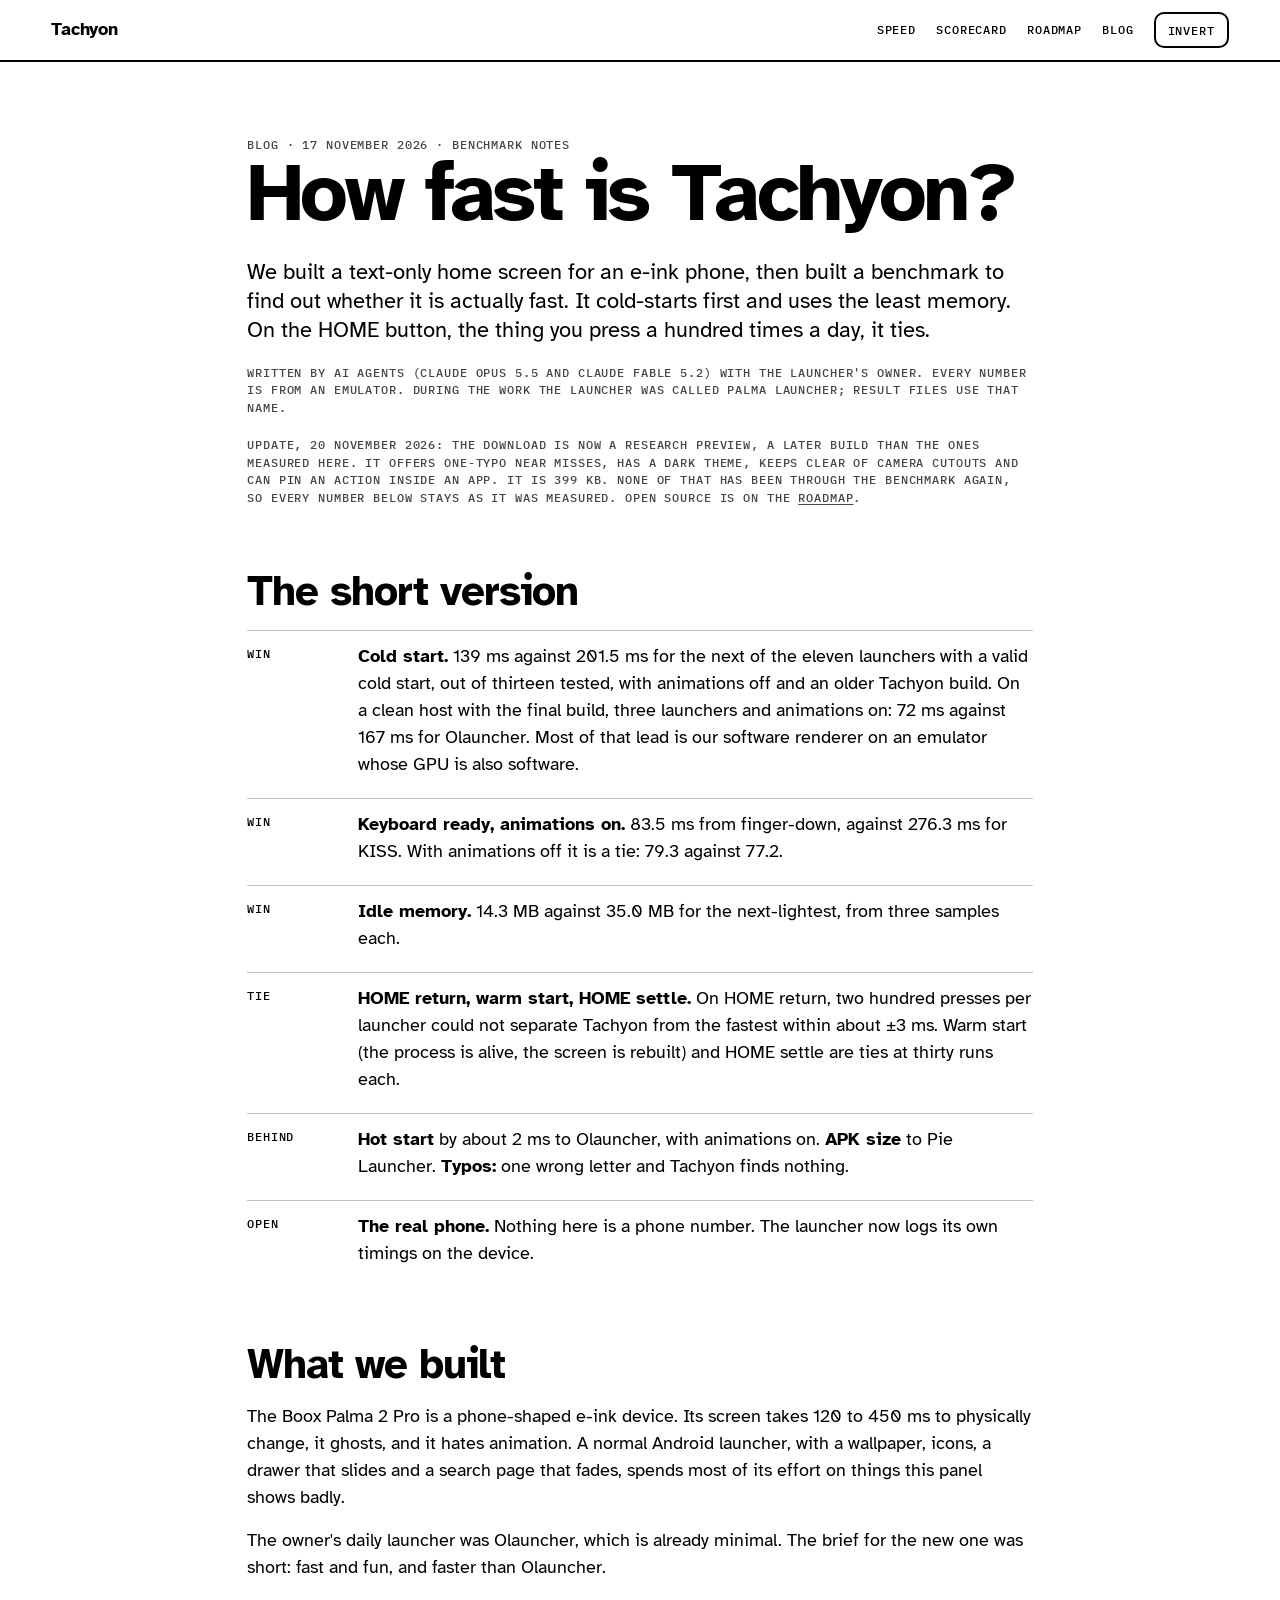
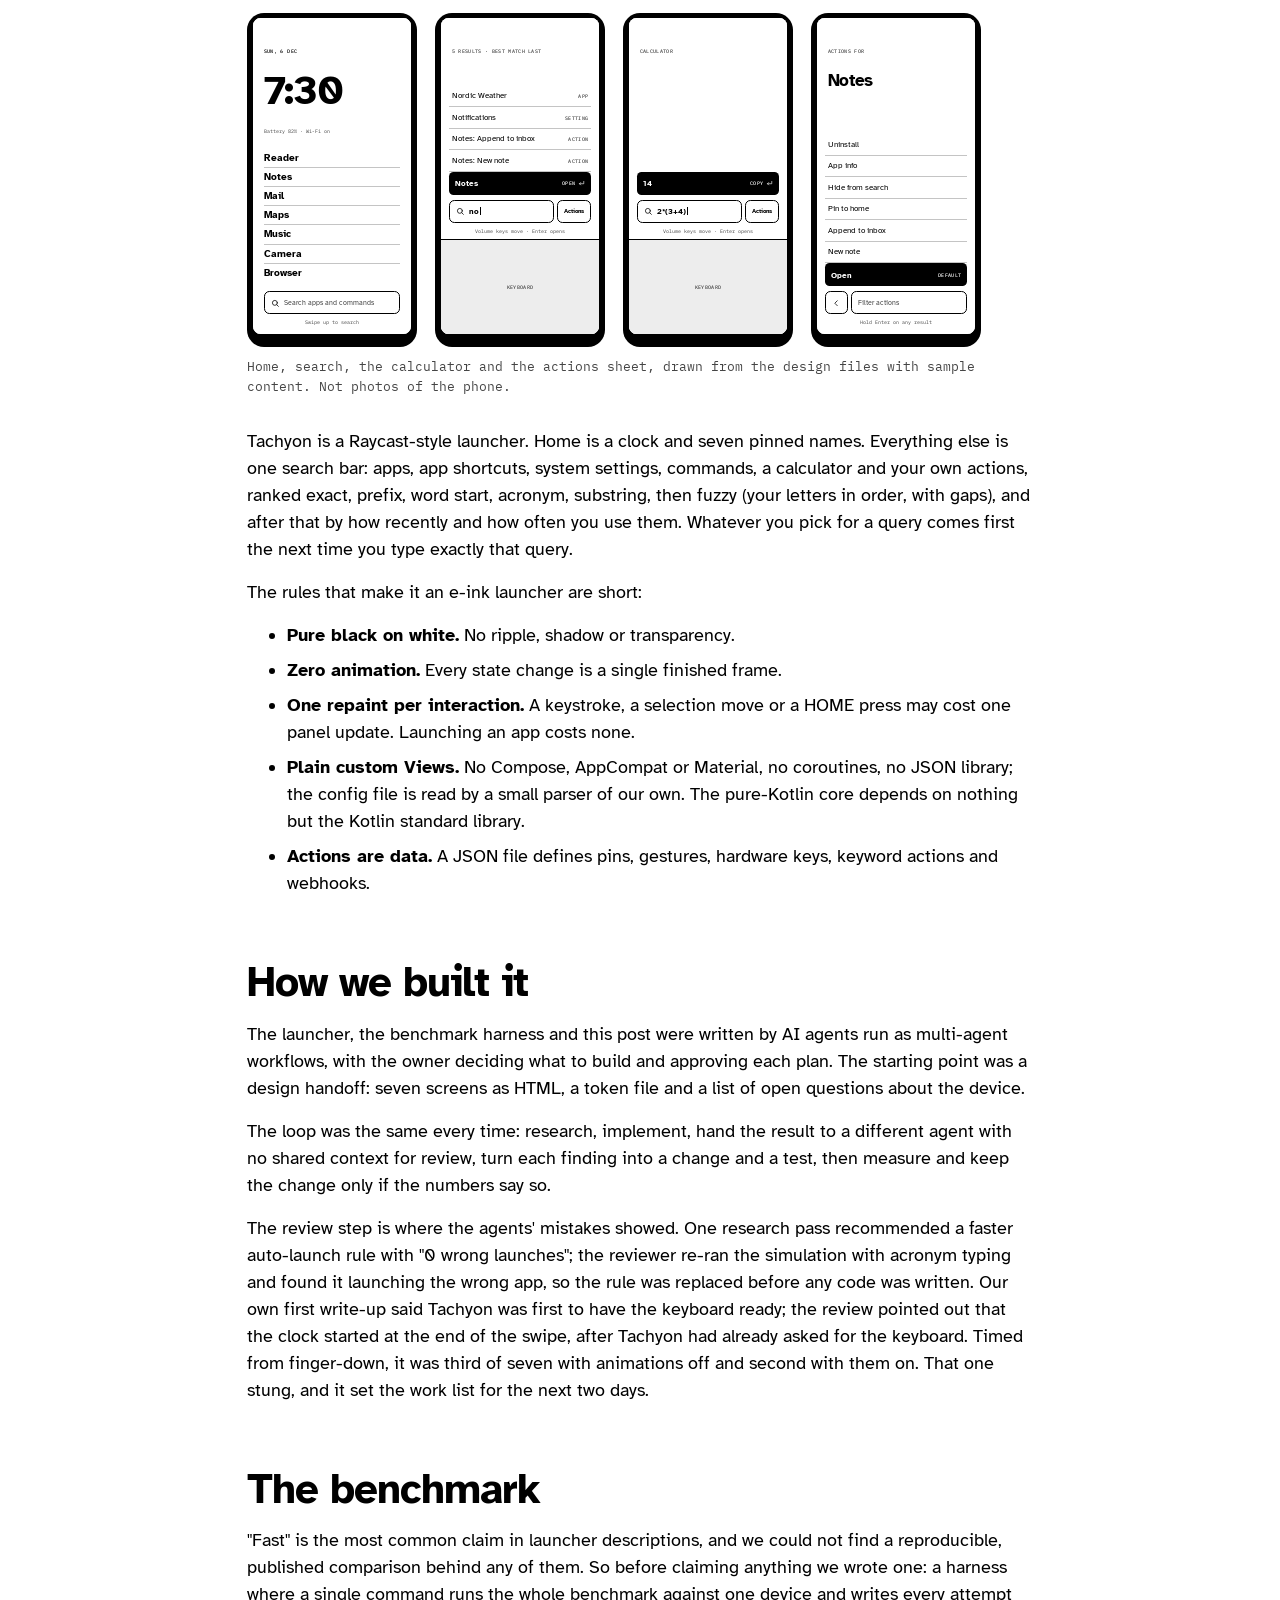
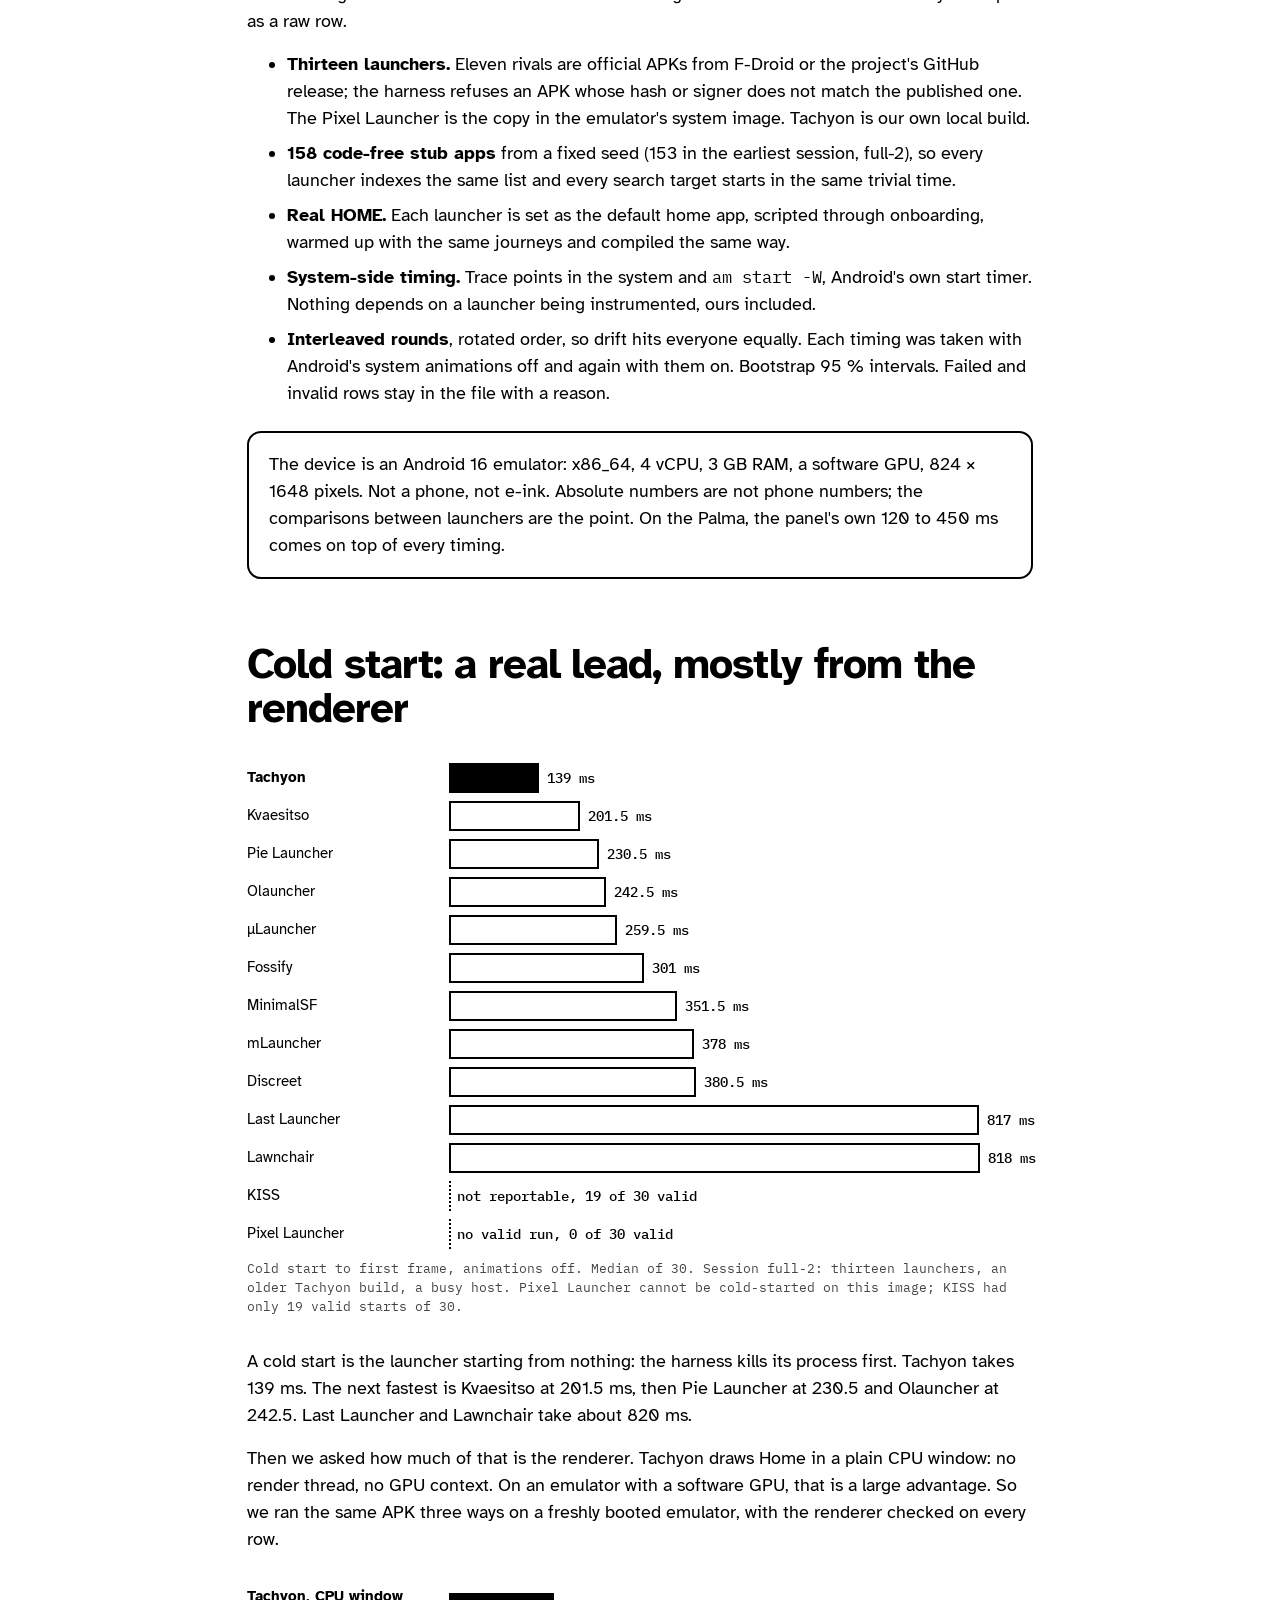
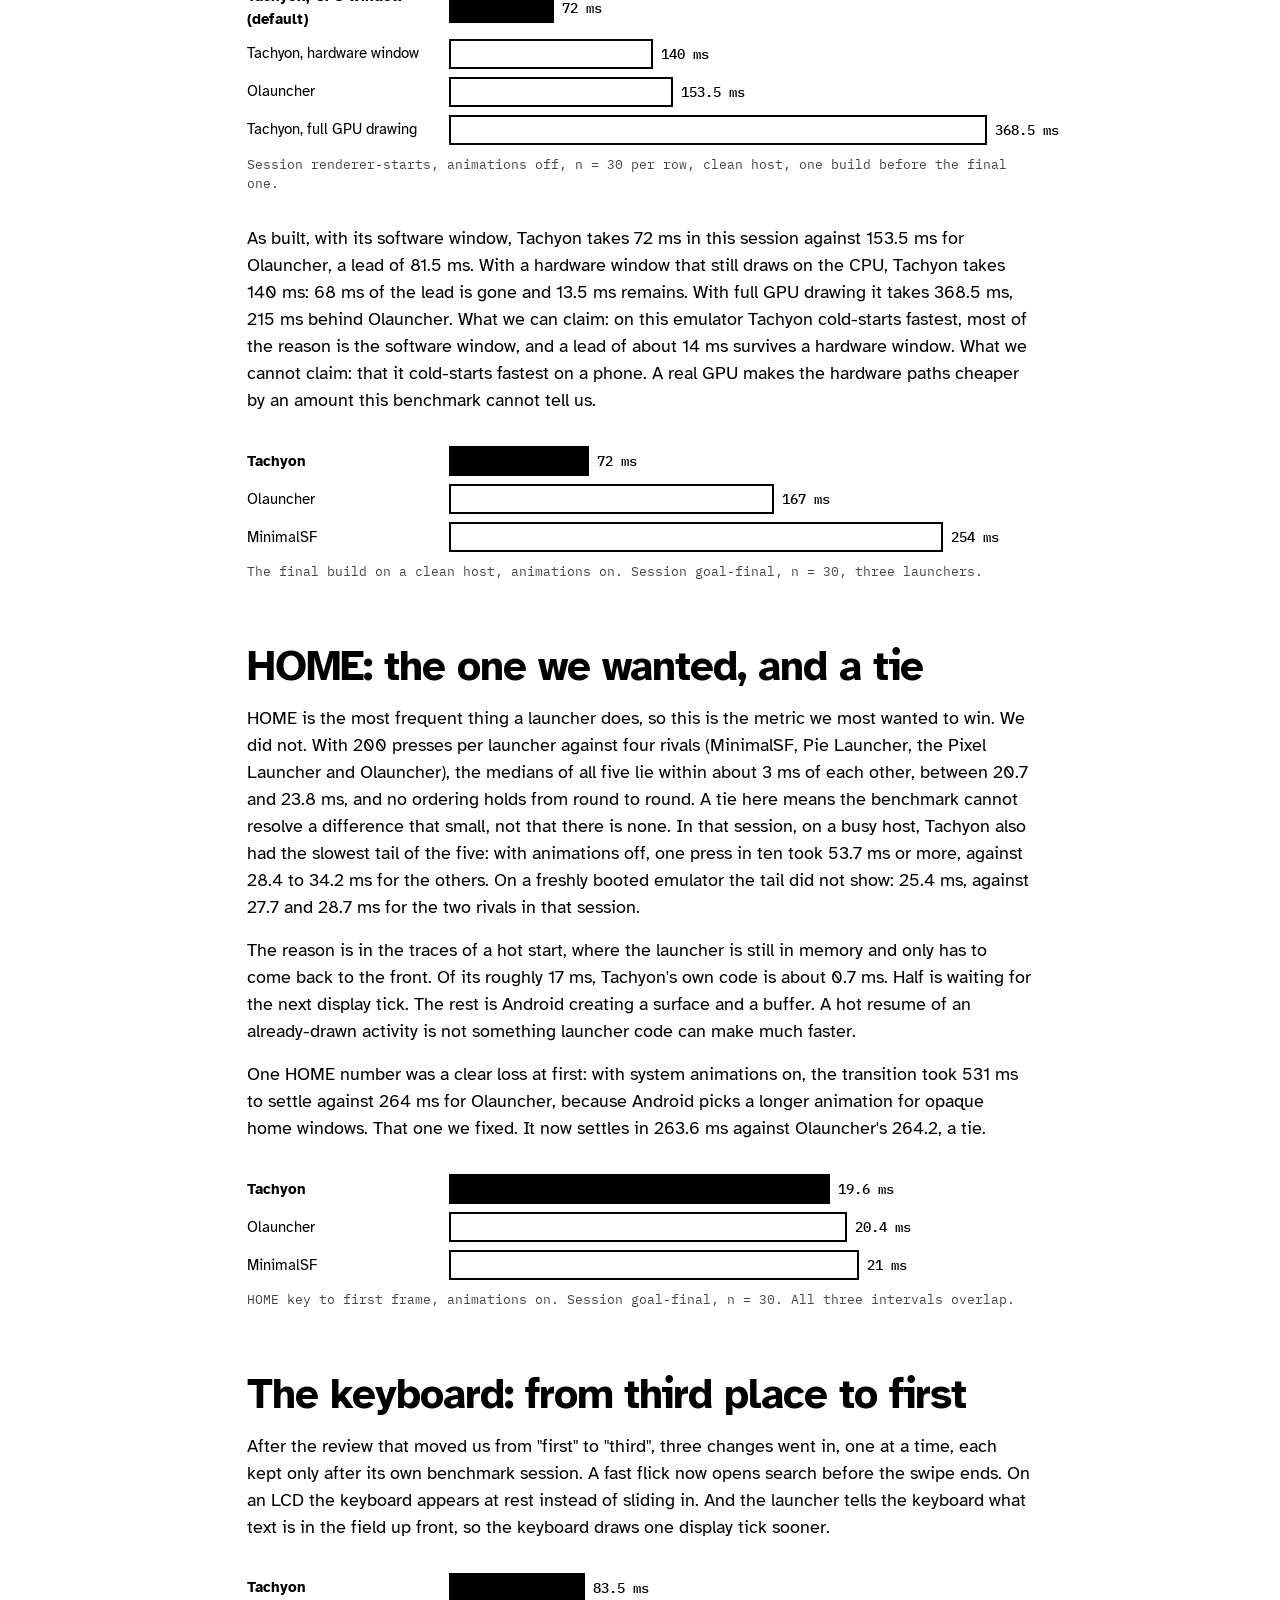
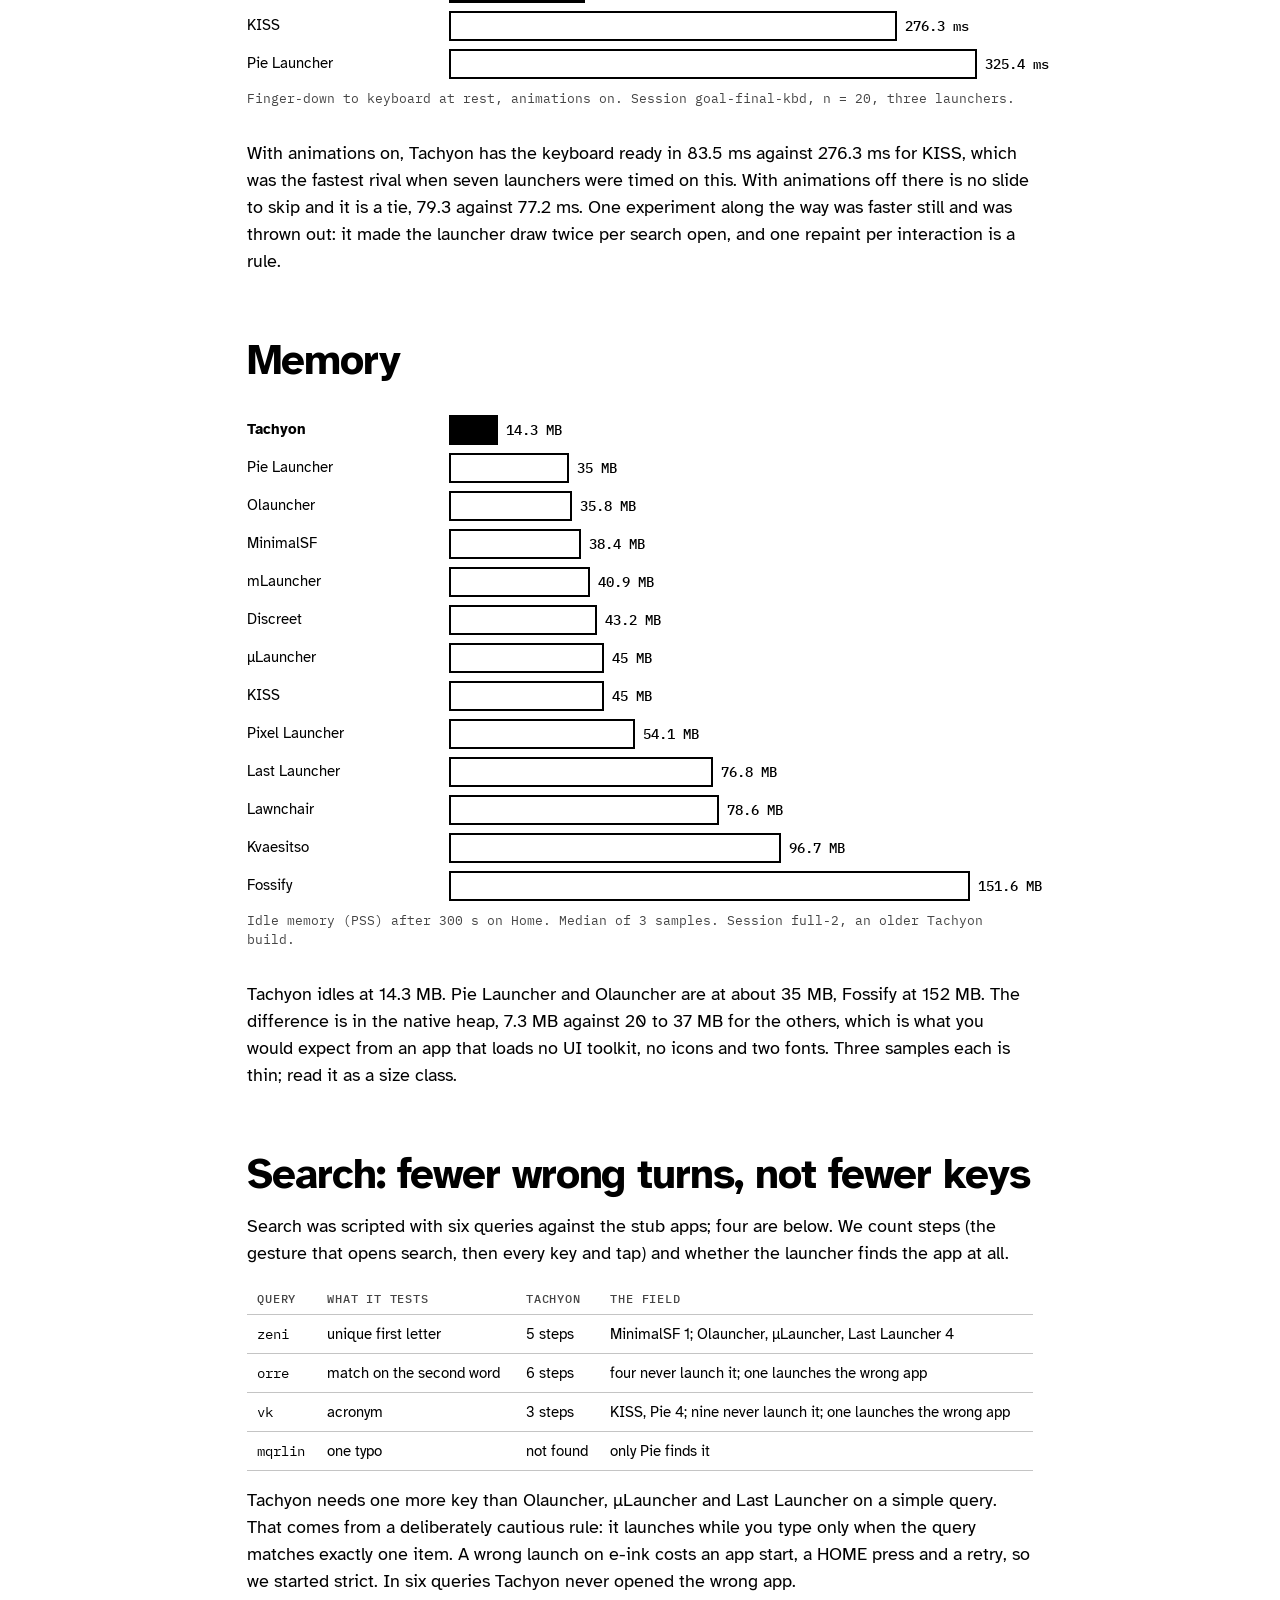
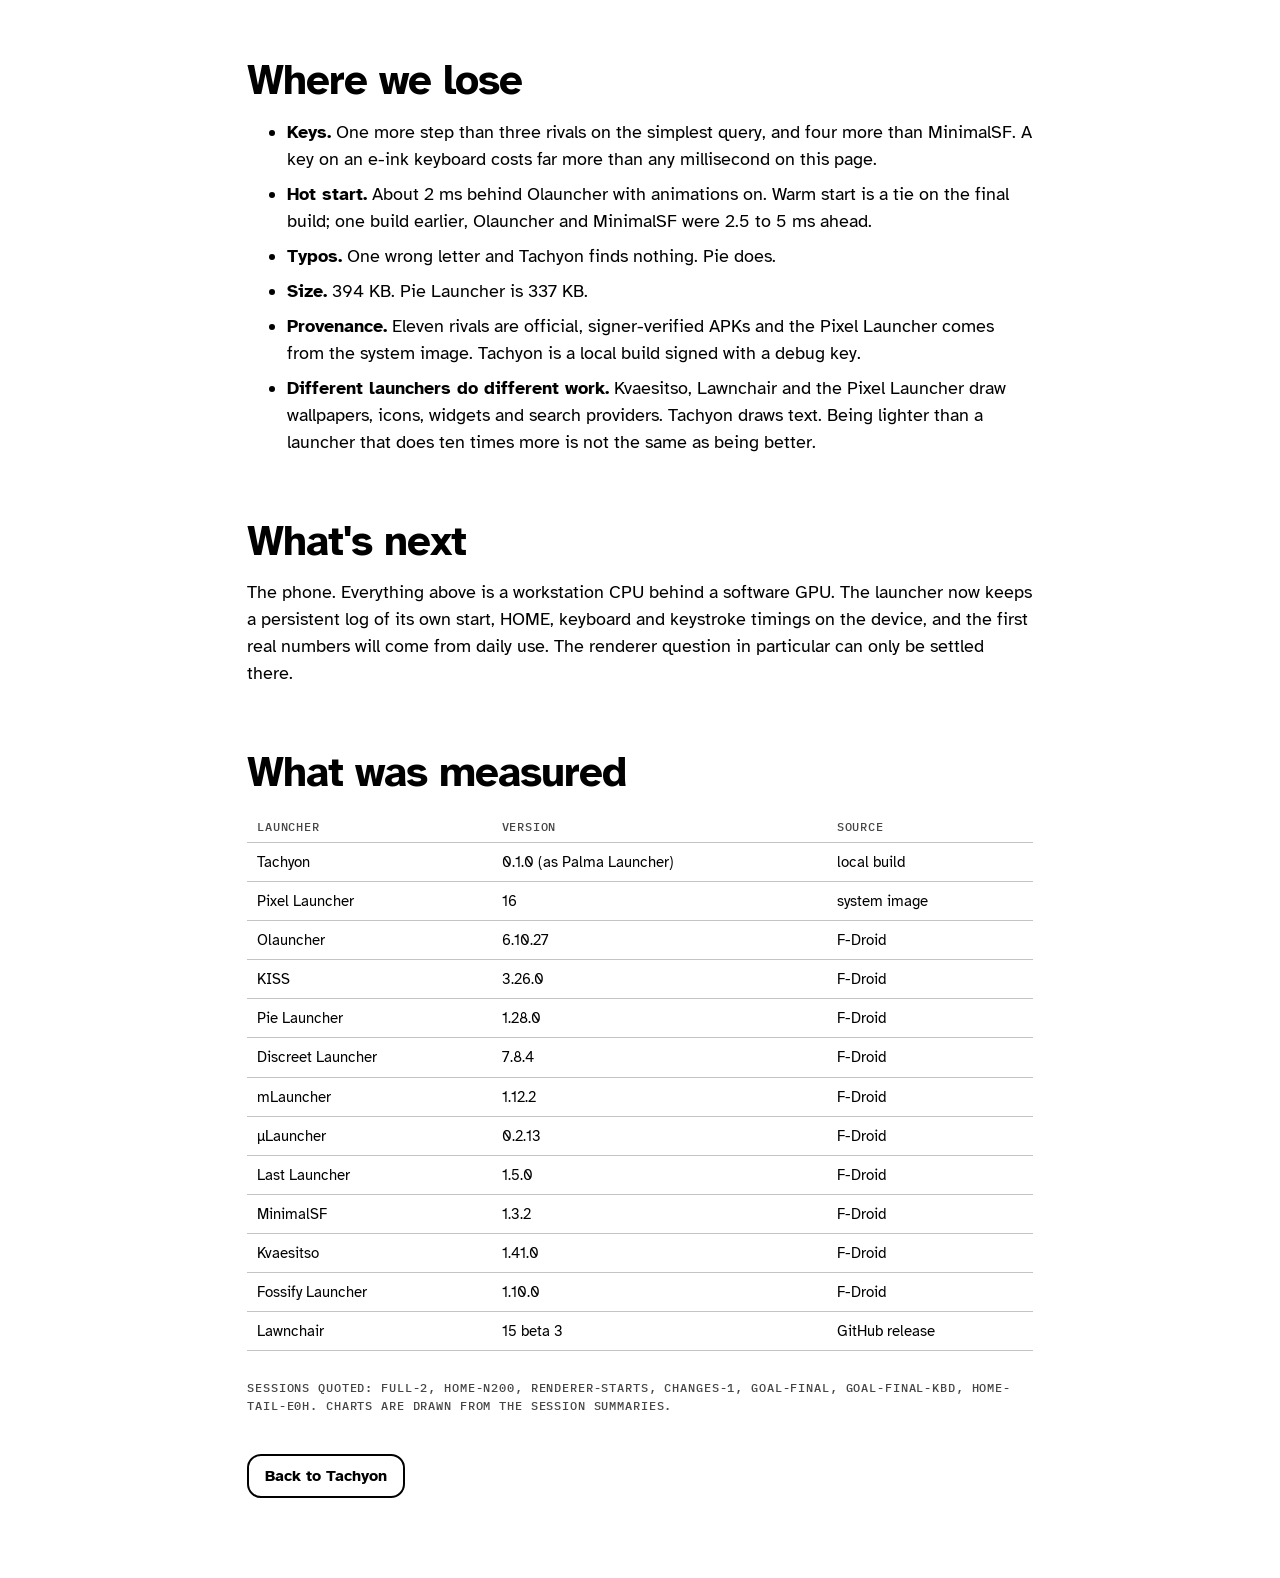
==== blog.html @ 571a3ea9 "Publish the Tachyon site and research preview Co-Authored-By: Claude Fable 5.2 <noreply@anthropic.co" ====
<!doctype html>
<html lang="en">
<head>
<meta charset="utf-8">
<meta name="viewport" content="width=device-width,initial-scale=1">
<title>How fast is Tachyon? We built a benchmark to find out</title>
<meta name="description" content="How Tachyon, a text-only Android launcher, was built and measured against twelve other launchers, including the parts where it ties and loses.">
<link rel="stylesheet" href="site.css">
</head>
<body>
<a class="skip" href="#main">Skip to content</a>
<nav class="top" aria-label="Site">
  <a class="wm" href="index.html">Tachyon</a>
  <a class="mono hide-s" href="index.html#speed">Speed</a>
  <a class="mono hide-s" href="index.html#score">Scorecard</a>
  <a class="mono hide-s" href="index.html#roadmap">Roadmap</a>
  <a class="mono" href="blog.html" aria-current="page">Blog</a>
  <button class="btn sm" id="invert" type="button" aria-pressed="false">Invert</button>
</nav>

<main id="main">
<article class="art">
  <p class="mono">Blog · 17 November 2026 · benchmark notes</p>
  <h1>How fast is Tachyon?</h1>
  <p class="standfirst">We built a text-only home screen for an e-ink phone, then built a benchmark to find out whether it is actually fast. It cold-starts first and uses the least memory. On the HOME button, the thing you press a hundred times a day, it ties.</p>
  <p class="mono" style="margin-top:20px">Written by AI agents (Claude Opus 5.5 and Claude Fable 5.2) with the launcher's owner. Every number is from an emulator. During the work the launcher was called Palma Launcher; result files use that name.</p>

  <p class="mono" style="margin-top:20px">Update, 20 November 2026: the download is now a research preview, a later build than the ones measured here. It offers one-typo near misses, has a dark theme, keeps clear of camera cutouts and can pin an action inside an app. It is 399 KB. None of that has been through the benchmark again, so every number below stays as it was measured. Open source is on the <a href="index.html#roadmap">roadmap</a>.</p>

  <h2>The short version</h2>
  <ul class="verdicts">
    <li><span class="st">Win</span><span><b>Cold start.</b> 139 ms against 201.5 ms for the next of the eleven launchers with a valid cold start, out of thirteen tested, with animations off and an older Tachyon build. On a clean host with the final build, three launchers and animations on: 72 ms against 167 ms for Olauncher. Most of that lead is our software renderer on an emulator whose GPU is also software.</span></li>
    <li><span class="st">Win</span><span><b>Keyboard ready, animations on.</b> 83.5 ms from finger-down, against 276.3 ms for KISS. With animations off it is a tie: 79.3 against 77.2.</span></li>
    <li><span class="st">Win</span><span><b>Idle memory.</b> 14.3 MB against 35.0 MB for the next-lightest, from three samples each.</span></li>
    <li><span class="st">Tie</span><span><b>HOME return, warm start, HOME settle.</b> On HOME return, two hundred presses per launcher could not separate Tachyon from the fastest within about ±3 ms. Warm start (the process is alive, the screen is rebuilt) and HOME settle are ties at thirty runs each.</span></li>
    <li><span class="st">Behind</span><span><b>Hot start</b> by about 2 ms to Olauncher, with animations on. <b>APK size</b> to Pie Launcher. <b>Typos:</b> one wrong letter and Tachyon finds nothing.</span></li>
    <li><span class="st">Open</span><span><b>The real phone.</b> Nothing here is a phone number. The launcher now logs its own timings on the device.</span></li>
  </ul>

  <h2>What we built</h2>
  <p>The Boox Palma 2 Pro is a phone-shaped e-ink device. Its screen takes 120 to 450 ms to physically change, it ghosts, and it hates animation. A normal Android launcher, with a wallpaper, icons, a drawer that slides and a search page that fades, spends most of its effort on things this panel shows badly.</p>
  <p>The owner's daily launcher was Olauncher, which is already minimal. The brief for the new one was short: fast and fun, and faster than Olauncher.</p>
  <figure>
    <div class="shots">
      <div class="device"><div class="phone" data-screen="home"></div></div>
      <div class="device"><div class="phone" data-screen="search"></div></div>
      <div class="device"><div class="phone" data-screen="calc"></div></div>
      <div class="device"><div class="phone" data-screen="actions"></div></div>
    </div>
    <figcaption>Home, search, the calculator and the actions sheet, drawn from the design files with sample content. Not photos of the phone.</figcaption>
  </figure>
  <p>Tachyon is a Raycast-style launcher. Home is a clock and seven pinned names. Everything else is one search bar: apps, app shortcuts, system settings, commands, a calculator and your own actions, ranked exact, prefix, word start, acronym, substring, then fuzzy (your letters in order, with gaps), and after that by how recently and how often you use them. Whatever you pick for a query comes first the next time you type exactly that query.</p>
  <p>The rules that make it an e-ink launcher are short:</p>
  <ul>
    <li><b>Pure black on white.</b> No ripple, shadow or transparency.</li>
    <li><b>Zero animation.</b> Every state change is a single finished frame.</li>
    <li><b>One repaint per interaction.</b> A keystroke, a selection move or a HOME press may cost one panel update. Launching an app costs none.</li>
    <li><b>Plain custom Views.</b> No Compose, AppCompat or Material, no coroutines, no JSON library; the config file is read by a small parser of our own. The pure-Kotlin core depends on nothing but the Kotlin standard library.</li>
    <li><b>Actions are data.</b> A JSON file defines pins, gestures, hardware keys, keyword actions and webhooks.</li>
  </ul>

  <h2>How we built it</h2>
  <p>The launcher, the benchmark harness and this post were written by AI agents run as multi-agent workflows, with the owner deciding what to build and approving each plan. The starting point was a design handoff: seven screens as HTML, a token file and a list of open questions about the device.</p>
  <p>The loop was the same every time: research, implement, hand the result to a different agent with no shared context for review, turn each finding into a change and a test, then measure and keep the change only if the numbers say so.</p>
  <p>The review step is where the agents' mistakes showed. One research pass recommended a faster auto-launch rule with "0 wrong launches"; the reviewer re-ran the simulation with acronym typing and found it launching the wrong app, so the rule was replaced before any code was written. Our own first write-up said Tachyon was first to have the keyboard ready; the review pointed out that the clock started at the end of the swipe, after Tachyon had already asked for the keyboard. Timed from finger-down, it was third of seven with animations off and second with them on. That one stung, and it set the work list for the next two days.</p>

  <h2>The benchmark</h2>
  <p>"Fast" is the most common claim in launcher descriptions, and we could not find a reproducible, published comparison behind any of them. So before claiming anything we wrote one: a harness where a single command runs the whole benchmark against one device and writes every attempt as a raw row.</p>
  <ul>
    <li><b>Thirteen launchers.</b> Eleven rivals are official APKs from F-Droid or the project's GitHub release; the harness refuses an APK whose hash or signer does not match the published one. The Pixel Launcher is the copy in the emulator's system image. Tachyon is our own local build.</li>
    <li><b>158 code-free stub apps</b> from a fixed seed (153 in the earliest session, full-2), so every launcher indexes the same list and every search target starts in the same trivial time.</li>
    <li><b>Real HOME.</b> Each launcher is set as the default home app, scripted through onboarding, warmed up with the same journeys and compiled the same way.</li>
    <li><b>System-side timing.</b> Trace points in the system and <code>am start -W</code>, Android's own start timer. Nothing depends on a launcher being instrumented, ours included.</li>
    <li><b>Interleaved rounds</b>, rotated order, so drift hits everyone equally. Each timing was taken with Android's system animations off and again with them on. Bootstrap 95 % intervals. Failed and invalid rows stay in the file with a reason.</li>
  </ul>
  <p class="call">The device is an Android 16 emulator: x86_64, 4 vCPU, 3 GB RAM, a software GPU, 824 × 1648 pixels. Not a phone, not e-ink. Absolute numbers are not phone numbers; the comparisons between launchers are the point. On the Palma, the panel's own 120 to 450 ms comes on top of every timing.</p>

  <h2>Cold start: a real lead, mostly from the renderer</h2>
  <figure>
    <div class="bars" data-chart="coldField" data-max="900" data-unit="ms"></div>
    <figcaption>Cold start to first frame, animations off. Median of 30. Session full-2: thirteen launchers, an older Tachyon build, a busy host. Pixel Launcher cannot be cold-started on this image; KISS had only 19 valid starts of 30.</figcaption>
  </figure>
  <p>A cold start is the launcher starting from nothing: the harness kills its process first. Tachyon takes 139 ms. The next fastest is Kvaesitso at 201.5 ms, then Pie Launcher at 230.5 and Olauncher at 242.5. Last Launcher and Lawnchair take about 820 ms.</p>
  <p>Then we asked how much of that is the renderer. Tachyon draws Home in a plain CPU window: no render thread, no GPU context. On an emulator with a software GPU, that is a large advantage. So we ran the same APK three ways on a freshly booted emulator, with the renderer checked on every row.</p>
  <figure>
    <div class="bars" data-chart="renderer" data-max="400" data-unit="ms"></div>
    <figcaption>Session renderer-starts, animations off, n = 30 per row, clean host, one build before the final one.</figcaption>
  </figure>
  <p>As built, with its software window, Tachyon takes 72 ms in this session against 153.5 ms for Olauncher, a lead of 81.5 ms. With a hardware window that still draws on the CPU, Tachyon takes 140 ms: 68 ms of the lead is gone and 13.5 ms remains. With full GPU drawing it takes 368.5 ms, 215 ms behind Olauncher. What we can claim: on this emulator Tachyon cold-starts fastest, most of the reason is the software window, and a lead of about 14 ms survives a hardware window. What we cannot claim: that it cold-starts fastest on a phone. A real GPU makes the hardware paths cheaper by an amount this benchmark cannot tell us.</p>
  <figure>
    <div class="bars" data-chart="coldClean" data-max="300" data-unit="ms"></div>
    <figcaption>The final build on a clean host, animations on. Session goal-final, n = 30, three launchers.</figcaption>
  </figure>

  <h2>HOME: the one we wanted, and a tie</h2>
  <p>HOME is the most frequent thing a launcher does, so this is the metric we most wanted to win. We did not. With 200 presses per launcher against four rivals (MinimalSF, Pie Launcher, the Pixel Launcher and Olauncher), the medians of all five lie within about 3 ms of each other, between 20.7 and 23.8 ms, and no ordering holds from round to round. A tie here means the benchmark cannot resolve a difference that small, not that there is none. In that session, on a busy host, Tachyon also had the slowest tail of the five: with animations off, one press in ten took 53.7 ms or more, against 28.4 to 34.2 ms for the others. On a freshly booted emulator the tail did not show: 25.4 ms, against 27.7 and 28.7 ms for the two rivals in that session.</p>
  <p>The reason is in the traces of a hot start, where the launcher is still in memory and only has to come back to the front. Of its roughly 17 ms, Tachyon's own code is about 0.7 ms. Half is waiting for the next display tick. The rest is Android creating a surface and a buffer. A hot resume of an already-drawn activity is not something launcher code can make much faster.</p>
  <p>One HOME number was a clear loss at first: with system animations on, the transition took 531 ms to settle against 264 ms for Olauncher, because Android picks a longer animation for opaque home windows. That one we fixed. It now settles in 263.6 ms against Olauncher's 264.2, a tie.</p>
  <figure>
    <div class="bars" data-chart="homeFirst" data-max="30" data-unit="ms"></div>
    <figcaption>HOME key to first frame, animations on. Session goal-final, n = 30. All three intervals overlap.</figcaption>
  </figure>

  <h2>The keyboard: from third place to first</h2>
  <p>After the review that moved us from "first" to "third", three changes went in, one at a time, each kept only after its own benchmark session. A fast flick now opens search before the swipe ends. On an LCD the keyboard appears at rest instead of sliding in. And the launcher tells the keyboard what text is in the field up front, so the keyboard draws one display tick sooner.</p>
  <figure>
    <div class="bars" data-chart="kbdOn" data-max="360" data-unit="ms"></div>
    <figcaption>Finger-down to keyboard at rest, animations on. Session goal-final-kbd, n = 20, three launchers.</figcaption>
  </figure>
  <p>With animations on, Tachyon has the keyboard ready in 83.5 ms against 276.3 ms for KISS, which was the fastest rival when seven launchers were timed on this. With animations off there is no slide to skip and it is a tie, 79.3 against 77.2 ms. One experiment along the way was faster still and was thrown out: it made the launcher draw twice per search open, and one repaint per interaction is a rule.</p>

  <h2>Memory</h2>
  <figure>
    <div class="bars" data-chart="memory" data-div="1000" data-max="170" data-unit="MB"></div>
    <figcaption>Idle memory (PSS) after 300 s on Home. Median of 3 samples. Session full-2, an older Tachyon build.</figcaption>
  </figure>
  <p>Tachyon idles at 14.3 MB. Pie Launcher and Olauncher are at about 35 MB, Fossify at 152 MB. The difference is in the native heap, 7.3 MB against 20 to 37 MB for the others, which is what you would expect from an app that loads no UI toolkit, no icons and two fonts. Three samples each is thin; read it as a size class.</p>

  <h2>Search: fewer wrong turns, not fewer keys</h2>
  <p>Search was scripted with six queries against the stub apps; four are below. We count steps (the gesture that opens search, then every key and tap) and whether the launcher finds the app at all.</p>
  <table>
    <thead><tr><th>Query</th><th>What it tests</th><th>Tachyon</th><th>The field</th></tr></thead>
    <tbody>
      <tr><td><code>zeni</code></td><td>unique first letter</td><td>5 steps</td><td>MinimalSF 1; Olauncher, µLauncher, Last Launcher 4</td></tr>
      <tr><td><code>orre</code></td><td>match on the second word</td><td>6 steps</td><td>four never launch it; one launches the wrong app</td></tr>
      <tr><td><code>vk</code></td><td>acronym</td><td>3 steps</td><td>KISS, Pie 4; nine never launch it; one launches the wrong app</td></tr>
      <tr><td><code>mqrlin</code></td><td>one typo</td><td>not found</td><td>only Pie finds it</td></tr>
    </tbody>
  </table>
  <p>Tachyon needs one more key than Olauncher, µLauncher and Last Launcher on a simple query. That comes from a deliberately cautious rule: it launches while you type only when the query matches exactly one item. A wrong launch on e-ink costs an app start, a HOME press and a retry, so we started strict. In six queries Tachyon never opened the wrong app.</p>

  <h2>Where we lose</h2>
  <ul>
    <li><b>Keys.</b> One more step than three rivals on the simplest query, and four more than MinimalSF. A key on an e-ink keyboard costs far more than any millisecond on this page.</li>
    <li><b>Hot start.</b> About 2 ms behind Olauncher with animations on. Warm start is a tie on the final build; one build earlier, Olauncher and MinimalSF were 2.5 to 5 ms ahead.</li>
    <li><b>Typos.</b> One wrong letter and Tachyon finds nothing. Pie does.</li>
    <li><b>Size.</b> 394 KB. Pie Launcher is 337 KB.</li>
    <li><b>Provenance.</b> Eleven rivals are official, signer-verified APKs and the Pixel Launcher comes from the system image. Tachyon is a local build signed with a debug key.</li>
    <li><b>Different launchers do different work.</b> Kvaesitso, Lawnchair and the Pixel Launcher draw wallpapers, icons, widgets and search providers. Tachyon draws text. Being lighter than a launcher that does ten times more is not the same as being better.</li>
  </ul>

  <h2>What's next</h2>
  <p>The phone. Everything above is a workstation CPU behind a software GPU. The launcher now keeps a persistent log of its own start, HOME, keyboard and keystroke timings on the device, and the first real numbers will come from daily use. The renderer question in particular can only be settled there.</p>

  <h2>What was measured</h2>
  <table>
    <thead><tr><th>Launcher</th><th>Version</th><th>Source</th></tr></thead>
    <tbody>
      <tr><td>Tachyon</td><td>0.1.0 (as Palma Launcher)</td><td>local build</td></tr>
      <tr><td>Pixel Launcher</td><td>16</td><td>system image</td></tr>
      <tr><td>Olauncher</td><td>6.10.27</td><td>F-Droid</td></tr>
      <tr><td>KISS</td><td>3.26.0</td><td>F-Droid</td></tr>
      <tr><td>Pie Launcher</td><td>1.28.0</td><td>F-Droid</td></tr>
      <tr><td>Discreet Launcher</td><td>7.8.4</td><td>F-Droid</td></tr>
      <tr><td>mLauncher</td><td>1.12.2</td><td>F-Droid</td></tr>
      <tr><td>µLauncher</td><td>0.2.13</td><td>F-Droid</td></tr>
      <tr><td>Last Launcher</td><td>1.5.0</td><td>F-Droid</td></tr>
      <tr><td>MinimalSF</td><td>1.3.2</td><td>F-Droid</td></tr>
      <tr><td>Kvaesitso</td><td>1.41.0</td><td>F-Droid</td></tr>
      <tr><td>Fossify Launcher</td><td>1.10.0</td><td>F-Droid</td></tr>
      <tr><td>Lawnchair</td><td>15 beta 3</td><td>GitHub release</td></tr>
    </tbody>
  </table>
  <p class="mono" style="margin-top:28px">Sessions quoted: full-2, home-n200, renderer-starts, changes-1, goal-final, goal-final-kbd, home-tail-e0h. Charts are drawn from the session summaries.</p>
  <p style="margin-top:40px"><a class="btn" href="index.html">Back to Tachyon</a></p>
</article>
</main>
<script src="data.js"></script>
<script src="screens.js"></script>
<script src="site.js"></script>
</body>
</html>
---- site.css ----
/* Tachyon site. Tokens from launcher/design-handoff/design/tokens.json. Two colours, no gradients, no shadows. */
@font-face{font-family:"Atkinson Hyperlegible";font-weight:400;font-display:swap;src:url(fonts/atkinson-hyperlegible-latin-400-normal.woff2) format("woff2")}
@font-face{font-family:"Atkinson Hyperlegible";font-weight:700;font-display:swap;src:url(fonts/atkinson-hyperlegible-latin-700-normal.woff2) format("woff2")}
@font-face{font-family:"IBM Plex Mono";font-weight:400;font-display:swap;src:url(fonts/ibm-plex-mono-latin-400-normal.woff2) format("woff2")}
@font-face{font-family:"IBM Plex Mono";font-weight:500;font-display:swap;src:url(fonts/ibm-plex-mono-latin-500-normal.woff2) format("woff2")}

:root{--paper:#fff;--ink:#000;--sec:#454545;--div:#c4c4c4;--soft:#ededed;
  --sans:"Atkinson Hyperlegible",system-ui,sans-serif;--mono:"IBM Plex Mono",ui-monospace,monospace;
  --gut:clamp(16px,4vw,56px);--ease:cubic-bezier(.2,.8,.2,1)}
html.inv{--paper:#000;--ink:#fff;--sec:#c4c4c4;--div:#454545;--soft:#1c1c1c}
.inv-sec{--paper:#000;--ink:#fff;--sec:#c4c4c4;--div:#454545;--soft:#1c1c1c}
html.inv .inv-sec{--paper:#fff;--ink:#000;--sec:#454545;--div:#c4c4c4;--soft:#ededed}

*{box-sizing:border-box}
html{-webkit-text-size-adjust:100%;scroll-behavior:auto}
body{margin:0;background:var(--paper);color:var(--ink);font:400 1.125rem/1.5 var(--sans);overflow-x:clip}
h1,h2,h3,p,figure,ol,ul{margin:0}
a{color:inherit;text-underline-offset:.18em}
sup{font:500 .5em var(--mono);vertical-align:super;line-height:0}
sup a{text-decoration:none;padding:0 .15em}
:focus-visible{outline:3px solid var(--ink);outline-offset:3px}
.skip{position:absolute;left:-999px}.skip:focus{left:8px;top:8px;background:var(--ink);color:var(--paper);padding:8px 12px;z-index:99}
.vh{position:absolute;width:1px;height:1px;overflow:hidden;clip-path:inset(50%)}

.mono{font:500 .78rem/1.4 var(--mono);letter-spacing:.07em;text-transform:uppercase;color:var(--sec)}
.mono b{color:var(--ink);font-weight:500}
.num{font-family:var(--mono);font-variant-numeric:tabular-nums}

/* top bar */
.top{position:fixed;inset:0 0 auto;z-index:20;display:flex;align-items:center;gap:20px;padding:12px var(--gut);background:var(--paper);border-bottom:2px solid var(--ink)}
.top .wm{font-weight:700;font-size:1.15rem;text-decoration:none;letter-spacing:-.01em;margin-right:auto}
.top a.mono{text-decoration:none;color:var(--ink)}
.top a.mono:hover{text-decoration:underline}
.btn{font:700 1rem var(--sans);color:var(--ink);background:var(--paper);border:2px solid var(--ink);border-radius:14px;min-height:44px;padding:8px 16px;cursor:pointer;text-decoration:none;display:inline-flex;align-items:center;gap:8px}
.btn:hover,.btn[aria-pressed=true],.btn.solid{background:var(--ink);color:var(--paper)}
.btn.sm{font:500 .78rem var(--mono);letter-spacing:.07em;text-transform:uppercase;min-height:36px;padding:4px 12px;border-radius:10px}
@media(max-width:640px){.top .hide-s{display:none}}

/* sections */
section,.sec{background:var(--paper);color:var(--ink);position:relative}
.wrap{max-width:1280px;margin:0 auto;padding:clamp(72px,12vh,160px) var(--gut)}
.kicker{margin-bottom:18px}
.h2{font-size:clamp(2.4rem,7.2vw,6.5rem);line-height:.95;letter-spacing:-.035em;font-weight:700;max-width:16ch;text-wrap:balance}
.h3{font-size:clamp(1.5rem,3vw,2.4rem);line-height:1.05;letter-spacing:-.02em;font-weight:700}
.lede{font-size:clamp(1.15rem,1.9vw,1.6rem);line-height:1.35;max-width:36ch;margin-top:24px}
.body{max-width:58ch;margin-top:20px}
.body+.body{margin-top:14px}
.meta{margin-top:18px;max-width:80ch}
.big{font-weight:700;font-size:clamp(5rem,24vw,22rem);line-height:.8;letter-spacing:-.06em}
.unit{font:500 .16em var(--mono);letter-spacing:0;margin-left:.3em}

/* device */
.device{--w:300px;width:var(--w);flex:none;background:var(--ink);padding:calc(var(--w)*.035) calc(var(--w)*.035) calc(var(--w)*.075);border-radius:calc(var(--w)*.1)}
.phone{container-type:inline-size;position:relative;aspect-ratio:1/2;background:#fff;color:#000;border-radius:calc(var(--w)*.045);overflow:hidden;outline:1px solid #c4c4c4;outline-offset:-1px}
.phone>.scr{transition:none}
.phone .layer{position:absolute;inset:0}
.cap{margin-top:14px;text-align:center}

/* screens: 1 unit = 1/412 of the phone width */
.scr{--u:calc(100cqw/412);position:absolute;inset:0;display:flex;flex-direction:column;background:#fff;color:#000;text-align:left;
  font:400 calc(var(--u)*20)/1.2 var(--sans);padding:calc(var(--u)*36) calc(var(--u)*20) calc(var(--u)*24)}
.scr p{margin:0}
.s-home{padding-left:calc(var(--u)*28);padding-right:calc(var(--u)*28)}
.s-nopad,.s-search{padding:0}
.s-grow{flex:1 1 0;min-height:0}
.s-mono,.s-tag{font:500 calc(var(--u)*12)/1.3 var(--mono);letter-spacing:.07em;text-transform:uppercase;color:#454545}
.s-ink{color:#000;font-size:calc(var(--u)*13)}
.s-pad{padding:0 calc(var(--u)*8)}
.s-status{font:400 calc(var(--u)*13)/1.3 var(--mono);color:#454545}
.s-clock{font-size:calc(var(--u)*108);line-height:1;font-weight:700;letter-spacing:-.03em;margin:calc(var(--u)*6) 0}
.s-pin{height:calc(var(--u)*50);display:flex;align-items:center;font-size:calc(var(--u)*27);font-weight:700;border-bottom:1px solid #c4c4c4}
.s-pin:last-child{border:0}
.s-row{height:calc(var(--u)*56);display:flex;align-items:center;justify-content:space-between;gap:calc(var(--u)*12);padding:0 calc(var(--u)*8);border-bottom:1px solid #c4c4c4;white-space:nowrap;overflow:hidden}
.s-sel{height:calc(var(--u)*60);display:flex;align-items:center;justify-content:space-between;gap:calc(var(--u)*12);padding:0 calc(var(--u)*16);border-radius:calc(var(--u)*12);background:#000;color:#fff;font-size:calc(var(--u)*22);font-weight:700;white-space:nowrap;overflow:hidden}
.s-sel .s-tag{color:#fff;display:flex;align-items:center;gap:calc(var(--u)*8)}
.s-bar,.s-btn,.s-sq{height:calc(var(--u)*60);border:calc(var(--u)*2) solid #000;border-radius:calc(var(--u)*14);display:flex;align-items:center;gap:calc(var(--u)*12);padding:0 calc(var(--u)*16);font-size:calc(var(--u)*18)}
.s-btn{font-weight:700;font-size:calc(var(--u)*16);justify-content:center}
.s-sq{width:calc(var(--u)*60);padding:0;justify-content:center;flex:none}
.s-bars{display:flex;gap:calc(var(--u)*8)}
.s-flex{flex:1;min-width:0}
.s-mt{margin-top:calc(var(--u)*22)}.s-mt14{margin-top:calc(var(--u)*14)}
.s-ph{color:#454545}
.s-q{font-size:calc(var(--u)*20);font-weight:700}
.s-q::after{content:"";display:inline-block;width:calc(var(--u)*2);height:1.1em;background:#000;vertical-align:-.18em;margin-left:calc(var(--u)*2)}
.s-ic{width:calc(var(--u)*22);height:calc(var(--u)*22);flex:none}
.s-ic-sm{width:calc(var(--u)*18);height:calc(var(--u)*18)}
.s-hint{text-align:center;font:400 calc(var(--u)*12)/1.3 var(--mono);color:#454545;margin-top:calc(var(--u)*12)!important}
.s-head{padding:0 calc(var(--u)*8);display:flex;flex-direction:column;gap:calc(var(--u)*6)}
.s-h1{font-size:calc(var(--u)*44);line-height:1.05;font-weight:700;letter-spacing:-.02em}
.s-body{flex:1;display:flex;flex-direction:column;padding:calc(var(--u)*36) calc(var(--u)*20) calc(var(--u)*14);min-height:0}
.s-kbd{height:calc(var(--u)*248);flex:none;border-top:calc(var(--u)*2) solid #000;background:#ededed;display:flex;align-items:center;justify-content:center}
.s-card{border:calc(var(--u)*2) solid #000;border-radius:calc(var(--u)*14);padding:calc(var(--u)*14) calc(var(--u)*16);margin-bottom:calc(var(--u)*12);display:flex;flex-direction:column;gap:calc(var(--u)*5);font-size:calc(var(--u)*13)}
.s-card.s-on{background:#000;color:#fff}.s-card.s-on .s-tag,.s-card.s-on .s-kv span{color:#fff}
.s-cardh{display:flex;justify-content:space-between;align-items:center;margin-bottom:calc(var(--u)*6)}
.s-cardh b{font-size:calc(var(--u)*26)}
.s-kv{display:flex;justify-content:space-between;font-family:var(--mono)}.s-kv span:first-child{color:#454545}
.s-panel{position:relative;height:calc(var(--u)*var(--h));flex:none;overflow:hidden}
.s-art{position:absolute;inset:0;width:100%;height:100%}
.s-panelin{position:absolute;inset:0;display:flex;flex-direction:column;align-items:flex-start;padding:calc(var(--u)*36) calc(var(--u)*28) calc(var(--u)*22)}
.s-chip{background:#fff;padding:calc(var(--u)*2) calc(var(--u)*6)}
.s-big{font-size:calc(var(--u)*22);font-weight:700;margin-top:calc(var(--u)*8)!important}
.s-count{font-size:calc(var(--u)*136);line-height:.9;font-weight:700;letter-spacing:-.04em}
.s-count.s-xl{font-size:calc(var(--u)*176)}
.s-rest{flex:1;display:flex;flex-direction:column;padding:calc(var(--u)*10) calc(var(--u)*20) calc(var(--u)*24);min-height:0}
.s-rest.s-wide{padding:calc(var(--u)*12) calc(var(--u)*28) calc(var(--u)*24)}
.s-stat{height:calc(var(--u)*66);display:flex;align-items:center;justify-content:space-between;padding:0 calc(var(--u)*8)}
.s-stat div{display:flex;flex-direction:column;gap:calc(var(--u)*2)}
.s-stat b{font-size:calc(var(--u)*36);letter-spacing:-.02em}
.s-stat.s-tall{height:calc(var(--u)*72);padding:0;font-size:calc(var(--u)*22)}.s-stat.s-tall b{font-size:calc(var(--u)*44)}
.s-rem{border:calc(var(--u)*2) solid #000;border-radius:calc(var(--u)*14);padding:calc(var(--u)*14) calc(var(--u)*16);margin-top:calc(var(--u)*6)}
.s-rem p:last-child,.s-mantra{font-size:calc(var(--u)*22);font-weight:700;line-height:1.2}
.s-mantra{font-size:calc(var(--u)*28)}
.s-app{align-items:center;text-align:center;gap:calc(var(--u)*10)}
.s-rival{padding:calc(var(--u)*60) calc(var(--u)*34) calc(var(--u)*30);background:#ededed}
.s-rclock{width:55%;height:calc(var(--u)*56);background:#c4c4c4;border-radius:calc(var(--u)*10)}
.s-rgrid,.s-rdock{display:grid;grid-template-columns:repeat(4,1fr);gap:calc(var(--u)*26)}
.s-rgrid i,.s-rdock i{aspect-ratio:1;background:#c4c4c4;border-radius:28%}
.s-rdock{margin-top:calc(var(--u)*40);padding-top:calc(var(--u)*26);border-top:1px solid #c4c4c4}
.s-finger{position:absolute;left:50%;bottom:calc(var(--u)*300);width:calc(var(--u)*46);height:calc(var(--u)*46);margin-left:calc(var(--u)*-23);border-radius:50%;border:calc(var(--u)*3) solid #000;background:rgba(0,0,0,.12);--u:calc(100cqw/412)}
.scr input{all:unset;flex:1;min-width:0;font-size:calc(var(--u)*20);font-weight:700;caret-color:#000}
.scr input::placeholder{color:#454545;font-weight:400;font-size:calc(var(--u)*18)}

/* hero */
.hero{min-height:100svh;display:grid;grid-template-columns:minmax(0,1.25fr) auto;gap:clamp(24px,5vw,80px);align-items:center;padding:96px var(--gut) 48px;max-width:1480px;margin:0 auto}
.hero h1{font-size:clamp(4.2rem,17.5vw,17rem);line-height:.82;letter-spacing:-.065em;font-weight:700;margin:14px 0 0 -.05em}
.hero .lede{font-size:clamp(1.5rem,3.4vw,3rem);line-height:1.02;font-weight:700;letter-spacing:-.025em;max-width:14ch}
.hero .sub{margin-top:18px;max-width:34ch;color:var(--sec)}
.hero-demo{display:flex;flex-direction:column;align-items:center;gap:14px;width:clamp(240px,26vw,360px);max-width:100%}   /* fixed width: the grid column must not resize when the clock text changes */
.hero-demo .device{--w:clamp(210px,24vw,330px)}
.clock{font:500 clamp(1.3rem,2.4vw,2rem)/1 var(--mono);font-variant-numeric:tabular-nums}
.clock{text-align:center;white-space:nowrap}
.clock #heroMs{display:inline-block;min-width:3ch;text-align:right}
.clock small{display:block;font-size:.42em;line-height:1.3;min-height:2.6em;white-space:normal;color:var(--sec);letter-spacing:.07em;text-transform:uppercase;margin-top:8px}
.hero-demo>.mono{text-align:center;min-height:2.8em}
.cue{margin-top:28px;color:var(--ink)}
.rowbtn{display:flex;gap:8px;flex-wrap:wrap;justify-content:center}
@media(max-width:820px){.hero{grid-template-columns:1fr;padding-top:88px}.hero-demo{align-items:flex-start}}

/* pinned stages */
.pin{position:relative;height:calc(var(--len,300)*1vh)}
.sticky{position:sticky;top:0;height:100svh;overflow:hidden;display:flex;flex-direction:column;justify-content:center;padding:70px var(--gut) 14px;max-width:1480px;margin:0 auto}
.stagehead{display:flex;justify-content:space-between;align-items:flex-end;gap:24px;flex-wrap:wrap;margin-bottom:clamp(8px,2vh,24px)}
.stagehead .h3{max-width:24ch;font-size:clamp(1.3rem,min(3vw,4.2vh),2.4rem)}
.sticky .kicker{margin-bottom:6px}
.sticky .meta{margin-top:clamp(6px,1.4vh,16px);font-size:.68rem}
.tclock{font:500 clamp(1.6rem,4vw,3.4rem)/1 var(--mono);font-variant-numeric:tabular-nums;white-space:nowrap}
.tclock small{font-size:.35em;color:var(--sec);letter-spacing:.07em;text-transform:uppercase}
.verdict{font-weight:700;font-size:clamp(1.1rem,min(2.6vw,3.6vh),2.2rem);letter-spacing:-.02em;line-height:1.1;min-height:1.2em;margin-top:clamp(8px,2vh,22px)}
.verdict[hidden]{display:block;visibility:hidden}

/* question */
.q .sticky{align-items:flex-start}
.q .line{font-weight:700;font-size:clamp(2.6rem,10.5vw,10.5rem);line-height:.88;letter-spacing:-.05em;max-width:11ch}
.q .line span{visibility:hidden}.q .line span.on{visibility:visible}
.q .ans{font-weight:700;font-size:clamp(1.6rem,5vw,4.6rem);line-height:1;letter-spacing:-.035em;margin-top:.5em}
.q .ans[hidden]{display:block;visibility:hidden}

/* race lanes */
.lanes{display:grid;gap:clamp(2px,.7vh,7px)}
.lane{display:grid;grid-template-columns:clamp(86px,13vw,170px) 1fr clamp(50px,7vw,92px);align-items:center;gap:10px;height:clamp(17px,3.7vh,38px);font-size:clamp(.7rem,min(1.25vw,1.9vh),1.02rem);padding:0 8px;border-radius:8px}
.lane .nm{white-space:nowrap;overflow:hidden;text-overflow:ellipsis}
.lane .trk{position:relative;height:100%;border-left:2px solid var(--ink)}
.lane .bar{position:absolute;left:0;top:50%;height:2px;margin-top:-1px;background:var(--ink);width:0}
.lane.done .bar{height:46%;margin-top:0;transform:translateY(-50%);background:none;border:2px solid var(--ink);border-left:0}
.lane .ci{position:absolute;top:50%;height:8px;margin-top:-4px;border-inline:2px solid var(--ink);opacity:0}
.lane.done .ci{opacity:1}
.lane .val{text-align:right;font:500 1em var(--mono);font-variant-numeric:tabular-nums;visibility:hidden}
.lane.done .val{visibility:visible}
.lane.me{background:var(--ink);color:var(--paper);font-weight:700}
.lane.me .trk{border-color:var(--paper)}.lane.me .bar{background:var(--paper)}
.lane.me.done .bar{background:var(--paper);border:0;height:46%}
.lane.me .ci{border-color:var(--ink)}
.lane.na{color:var(--sec)}.lane.na .trk{border-left-style:dotted;display:flex;align-items:center;padding-left:10px;font:400 .82em var(--mono)}
.ruler{display:grid;grid-template-columns:clamp(86px,13vw,170px) 1fr clamp(50px,7vw,92px);gap:10px;padding:0 8px;margin-bottom:6px}
.ruler .tk{position:relative;height:18px;border-bottom:2px solid var(--ink)}
.ruler .tk i{position:absolute;bottom:0;font:400 .68rem var(--mono);font-style:normal;transform:translateX(-50%);padding-bottom:3px}
.ruler .tk .hand{position:absolute;bottom:-2px;width:2px;height:100vh;background:var(--ink);opacity:.18;pointer-events:none}

/* device rows */
.devs{display:flex;justify-content:center;align-items:flex-start;gap:clamp(12px,4vw,64px)}
.devs .device{--w:clamp(90px,min(22vw,25vh),270px)}
.devs figure{display:flex;flex-direction:column;align-items:center}
.devs figcaption{margin-top:8px;text-align:center;font-size:clamp(.8rem,1.4vw,1.05rem);font-weight:700}
.devs figcaption .num{display:block;font-weight:500;font-size:1.25em}
.rv{opacity:0}

/* memory */
.mem{display:flex;flex-wrap:wrap;gap:clamp(10px,1.6vw,22px) clamp(10px,1.8vw,26px);align-items:flex-start}
.mb{--s:clamp(4px,min(.82vw,1.2vh),12px);width:calc(var(--s)*10 + 18px);visibility:hidden}
.mb.on{visibility:visible}
.mb .sq{display:grid;grid-template-columns:repeat(10,var(--s));gap:2px;align-content:start}
.mb .sq i{width:var(--s);height:var(--s);border:1px solid var(--ink)}
.mb.me .sq i{background:var(--ink)}
.mb .nm{font-size:clamp(.66rem,1vw,.86rem);font-weight:700;margin-top:6px;line-height:1.15}
.mb .mv{font:500 clamp(.62rem,.9vw,.8rem) var(--mono)}

/* two-column feature */
.two{display:grid;grid-template-columns:minmax(0,1fr) auto;gap:clamp(28px,6vw,96px);align-items:center}
.two .device{--w:clamp(240px,26vw,340px)}
@media(max-width:820px){.two{grid-template-columns:1fr}.two .device{margin:0 auto}}
.facts{list-style:none;padding:0;margin-top:28px;border-top:2px solid var(--ink);max-width:62ch}
.facts li{padding:14px 0;border-bottom:1px solid var(--div)}
.facts b{display:block}
.steps{display:flex;gap:10px;margin-top:14px;justify-content:center;flex-wrap:wrap}
.chip{font:500 .74rem var(--mono);letter-spacing:.06em;text-transform:uppercase;border:2px solid var(--ink);border-radius:10px;padding:4px 10px}
.chip.on{background:var(--ink);color:var(--paper)}

/* scorecard */
.score{width:100%;border-collapse:separate;border-spacing:0 4px;margin-top:36px;font-size:clamp(.86rem,1.25vw,1.05rem)}
.score th{text-align:left;font:500 .74rem var(--mono);letter-spacing:.07em;text-transform:uppercase;color:var(--sec);padding:6px 14px}
.score td{padding:12px 14px;vertical-align:top;border-top:1px solid var(--div)}
.score td:first-child{font-weight:700}
.score .num{white-space:nowrap}
.score tr.win td{background:var(--ink);color:var(--paper);border:0}
.score tr.win td:first-child{border-radius:12px 0 0 12px}.score tr.win td:last-child{border-radius:0 12px 12px 0}
.score .st{font:500 .74rem var(--mono);letter-spacing:.07em;text-transform:uppercase;white-space:nowrap}
.score small{display:block;font:400 .78em var(--mono);opacity:.8;margin-top:3px}
.tscroll{overflow-x:auto}
.reveal{visibility:hidden}.reveal.on{visibility:visible}

/* phase bar and cards */
.phase{display:flex;height:clamp(56px,9vw,110px);border:2px solid var(--ink);margin-top:36px}
.phase i{display:block;height:100%;border-right:1px solid var(--ink);flex:var(--f) 0 0;min-width:0}
.phase i:last-child{border:0}
.phase i.me{background:var(--ink)}
.phase i.tick{background:repeating-linear-gradient(135deg,var(--ink) 0 1px,transparent 1px 7px)}
.legend{display:flex;flex-wrap:wrap;gap:8px 22px;margin-top:12px}
.legend span::before{content:"";display:inline-block;width:14px;height:14px;border:2px solid var(--ink);margin-right:8px;vertical-align:-2px}
.legend .me::before{background:var(--ink)}
.legend .tick::before{background:repeating-linear-gradient(135deg,var(--ink) 0 1px,transparent 1px 5px)}
.cards{display:grid;grid-template-columns:repeat(auto-fit,minmax(230px,1fr));gap:14px;margin-top:44px}
.card{border:2px solid var(--ink);border-radius:14px;padding:20px}
.card .h3{font-size:1.5rem}.card p{margin-top:8px}

/* generic bars (fine print, blog) */
.bars{display:grid;gap:8px;margin-top:28px;max-width:900px}
.brow{display:grid;grid-template-columns:minmax(120px,19ch) 1fr;gap:12px;align-items:center;font-size:.95rem}
.brow .t{position:relative;height:30px}
.brow .b{position:absolute;inset:0 auto 0 0;border:2px solid var(--ink);min-width:2px}
.brow.me .b{background:var(--ink)}
.brow.na .b{border-style:dotted;border-width:0 0 0 2px}
.brow .v{position:absolute;top:50%;transform:translateY(-50%);margin-left:8px;font:500 .86rem var(--mono);white-space:nowrap}
.brow.me .nm{font-weight:700}
.slot{border:2px dashed var(--ink);border-radius:14px;padding:28px;margin-top:44px;max-width:720px}

/* video, roadmap */
.vid{display:block;width:100%;max-width:1100px;height:auto;aspect-ratio:16/9;margin-top:44px;background:#000;border:2px solid var(--ink);border-radius:14px}
.vid.tall{max-width:320px;aspect-ratio:9/16}
.road{list-style:none;padding:0;margin-top:44px;border-top:2px solid var(--ink);max-width:900px}
.road li{display:grid;grid-template-columns:minmax(64px,9ch) 1fr;gap:8px 24px;padding:22px 0;border-bottom:1px solid var(--div)}
.road li>.mono{padding-top:.5em;color:var(--ink)}
.road li p:not(.mono){margin-top:8px;max-width:58ch}
@media(max-width:640px){.road li{grid-template-columns:1fr}}
.card code,.facts code{font-family:var(--mono);font-size:.92em}

/* film */
.film .sticky{padding-left:0;padding-right:0;max-width:none}
.film .stagehead{padding:0 var(--gut)}
.strip{display:flex;gap:clamp(24px,5vw,72px);padding:0 var(--gut);will-change:transform;width:max-content}
.strip .device{--w:clamp(150px,min(30vw,27vh),300px)}
.strip figcaption{margin-top:10px;max-width:calc(clamp(150px,min(30vw,27vh),300px) + 20px)}
.strip figcaption b{display:block}
.strip figcaption span{font-size:.9rem;color:var(--sec)}

/* life */
.life{display:grid;grid-template-columns:repeat(auto-fit,minmax(260px,1fr));gap:14px;margin-top:44px}
.life figure{position:relative;aspect-ratio:4/5;background:var(--soft);border-radius:14px;overflow:hidden;display:grid;place-items:center}
.life img{position:absolute;inset:0;width:100%;height:100%;object-fit:cover}
.life .device{--w:46%}
.life figcaption{position:absolute;left:14px;bottom:12px;right:14px}
.life figure.has figcaption,.life figure.has .device{display:none}

/* player: autoplay and chapter steps, in the top bar so it never covers a stage */
.player{display:flex;align-items:center;gap:8px}
.player[hidden]{display:none}
.player .mono{color:var(--ink);font-variant-numeric:tabular-nums;white-space:nowrap}
.player i{position:absolute;left:0;right:0;bottom:-7px;height:5px;background:var(--ink);transform-origin:left;transform:scaleX(var(--p,0));pointer-events:none}
html.still .player,html.still .cue{display:none}
@media(max-width:640px){.player .mono{display:none}.top{gap:10px}}
@media print{.player{display:none}}

/* footer */
.foot .wrap{padding-bottom:64px}
.fn{margin-top:40px;padding-left:1.4em;font-size:.86rem;line-height:1.5;color:var(--sec);max-width:100ch}
.fn li{margin-bottom:8px}.fn code,.body code,.art code{font:400 .92em var(--mono)}
.cta{display:flex;gap:12px;flex-wrap:wrap;margin-top:32px}
.joke{margin-top:56px;font-weight:700;font-size:clamp(1.3rem,2.6vw,2.2rem);letter-spacing:-.02em;max-width:26ch;line-height:1.1}
.pageperf{margin-top:28px}

/* blog */
.art{max-width:74ch;margin:0 auto;padding:120px var(--gut) 80px}
.art h1{font-size:clamp(2.6rem,7vw,5.2rem);line-height:.95;letter-spacing:-.04em}
.art h2{font-size:clamp(1.7rem,3.4vw,2.6rem);line-height:1.05;letter-spacing:-.025em;margin:64px 0 0}
.art h3{font-size:1.3rem;margin:36px 0 0}
.art p,.art ul,.art ol{margin-top:16px}
.art li{margin-top:8px}
.art .standfirst{font-size:1.35rem;line-height:1.35;margin-top:24px}
.art figure{margin:32px 0}
.art figcaption{font:400 .8rem/1.5 var(--mono);color:var(--sec);margin-top:10px}
.art .bars{margin-top:0}
.art .shots{display:flex;gap:18px;flex-wrap:wrap}
.art .shots .device{--w:170px}
.art table{border-collapse:collapse;width:100%;font-size:.92rem;margin-top:16px}
.art th,.art td{text-align:left;padding:8px 10px;border-bottom:1px solid var(--div);vertical-align:top}
.art th{font:500 .72rem var(--mono);letter-spacing:.07em;text-transform:uppercase;color:var(--sec)}
.art .call{border:2px solid var(--ink);border-radius:14px;padding:18px 20px;margin-top:24px}
.verdicts{list-style:none;padding:0}
.verdicts li{display:grid;grid-template-columns:5.5em 1fr;gap:12px;padding:12px 0;border-top:1px solid var(--div)}
.verdicts .st{font:500 .74rem var(--mono);letter-spacing:.07em;text-transform:uppercase;padding-top:.3em}

/* motion off: every stage is its final, static state */
html.still .pin{height:auto}
html.still .sticky{position:static;height:auto;overflow:visible;padding-top:72px;padding-bottom:72px}
html.still .q .line span,html.still .reveal,html.still .mb{visibility:visible}
html.still .strip{overflow-x:auto;width:auto;transform:none!important;padding-bottom:16px}
html.still .ruler .hand{display:none}
@media(prefers-reduced-motion:reduce){*{animation:none!important;transition:none!important}}
@media print{.top{position:static}}
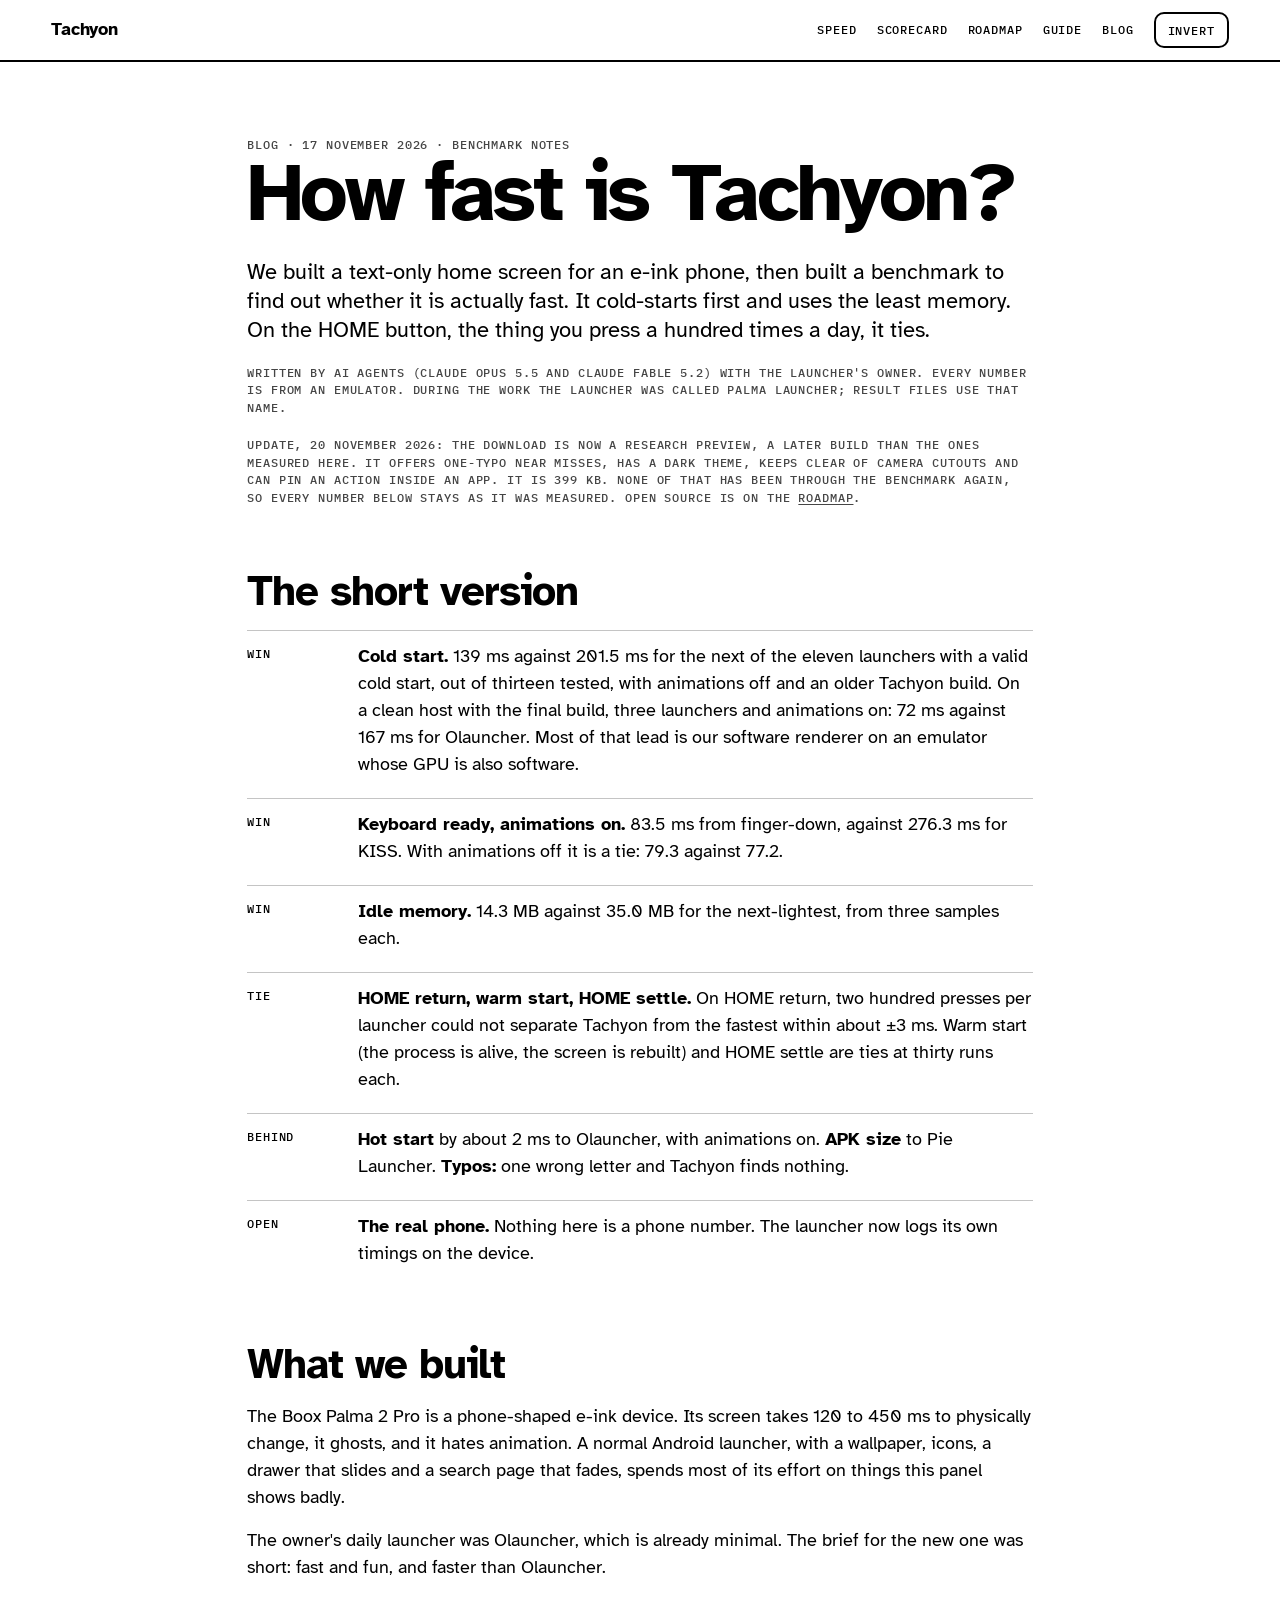
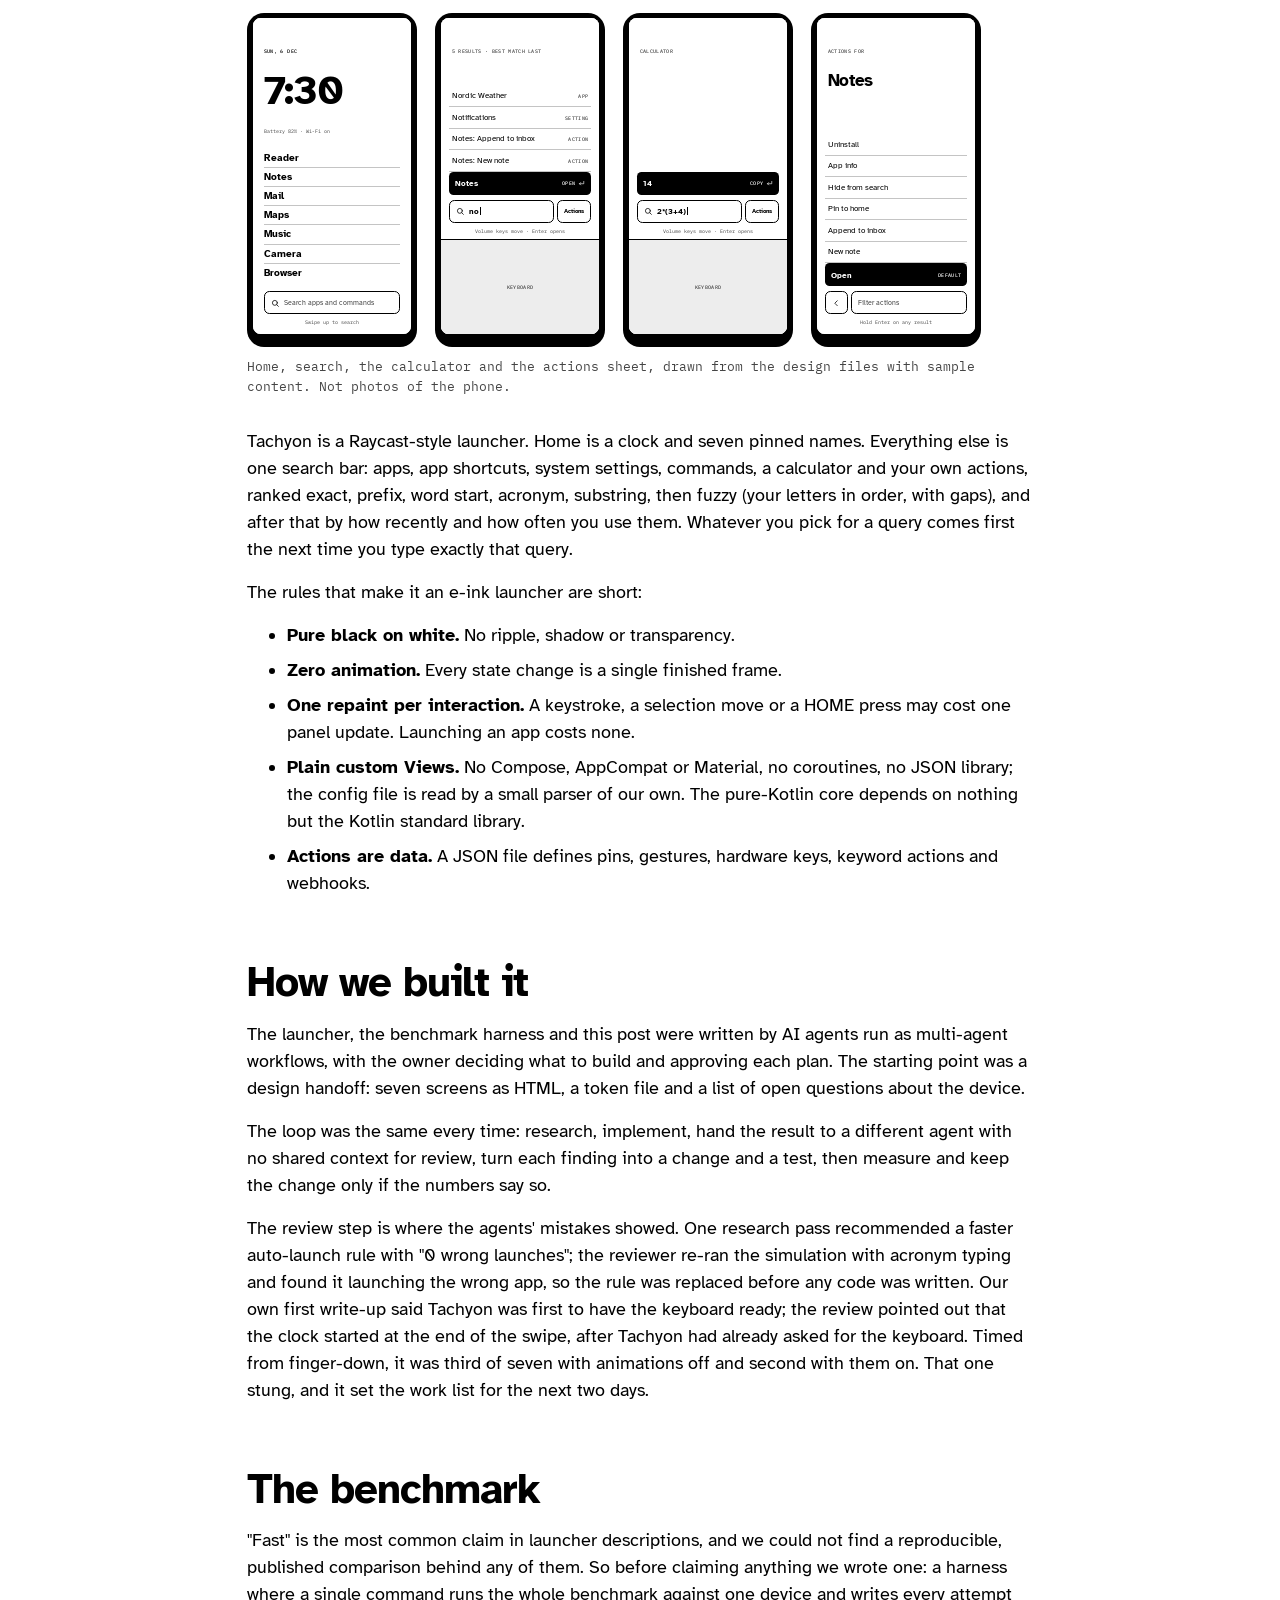
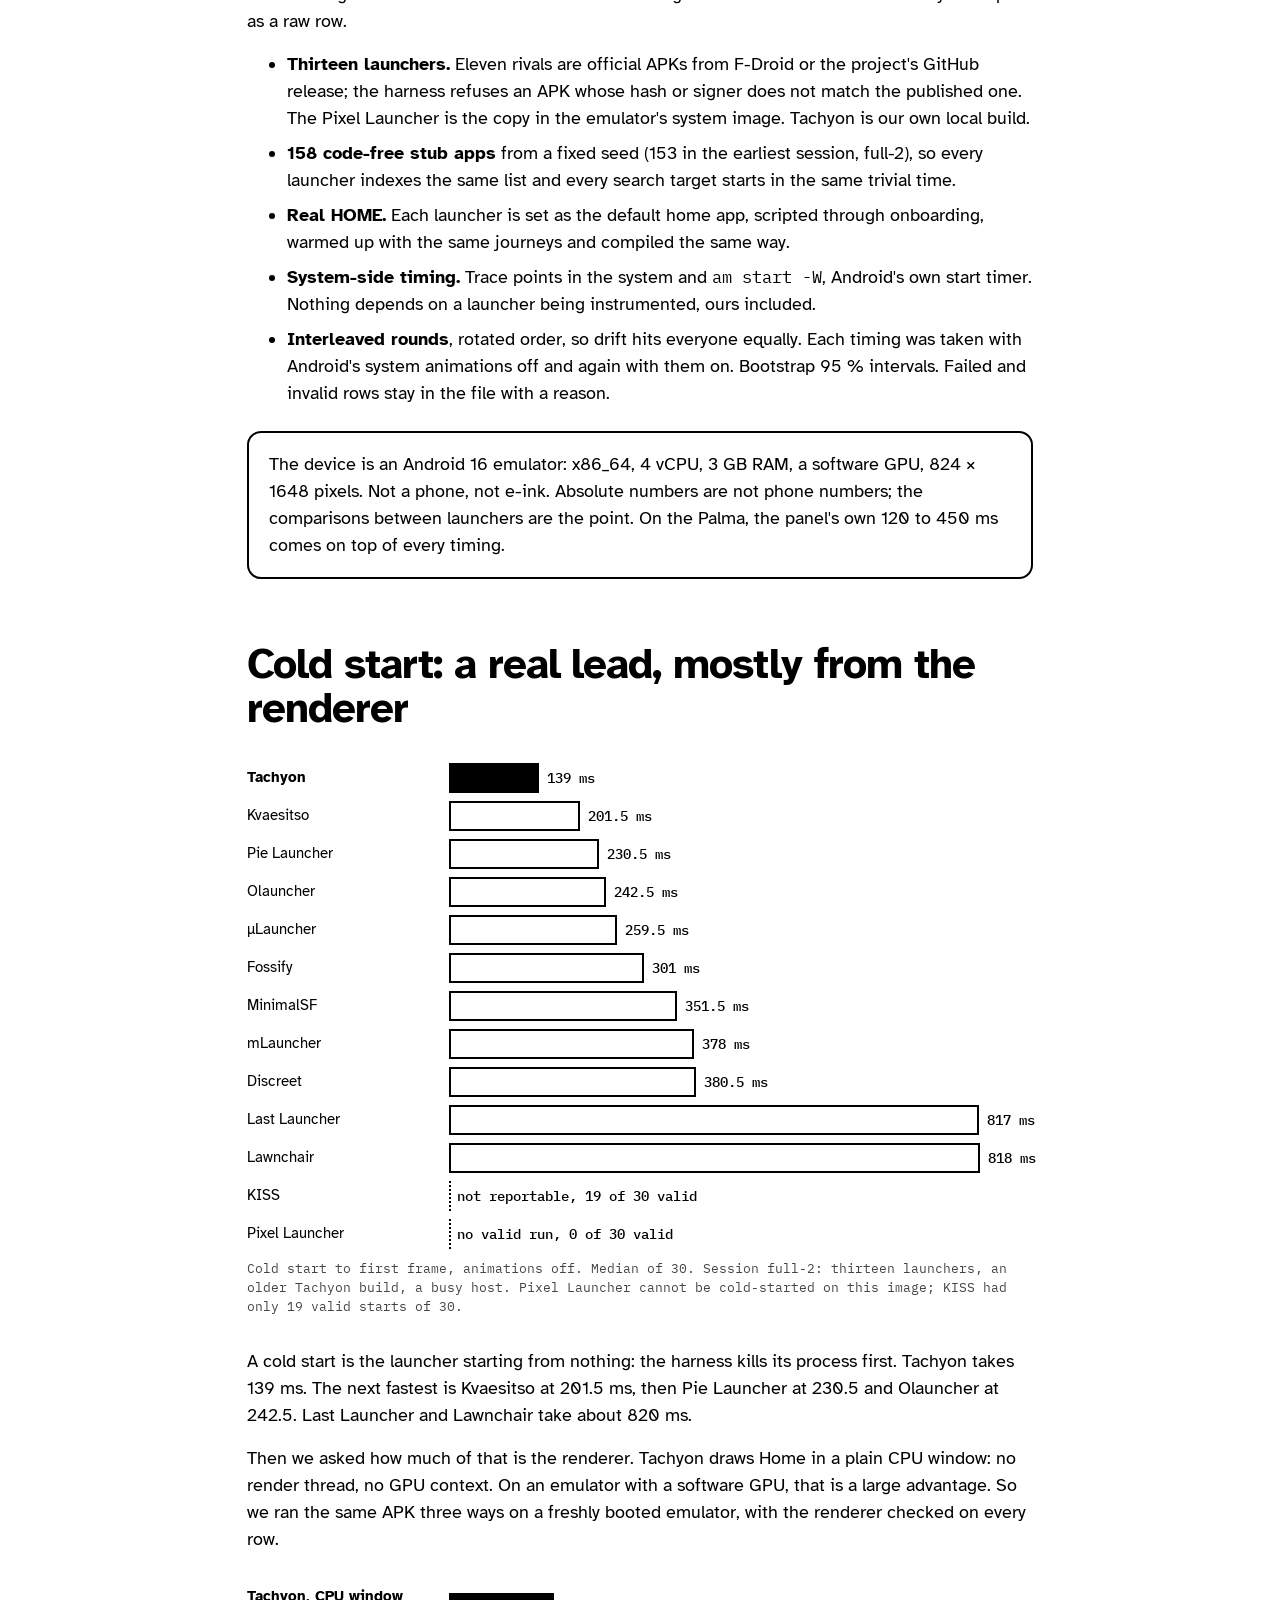
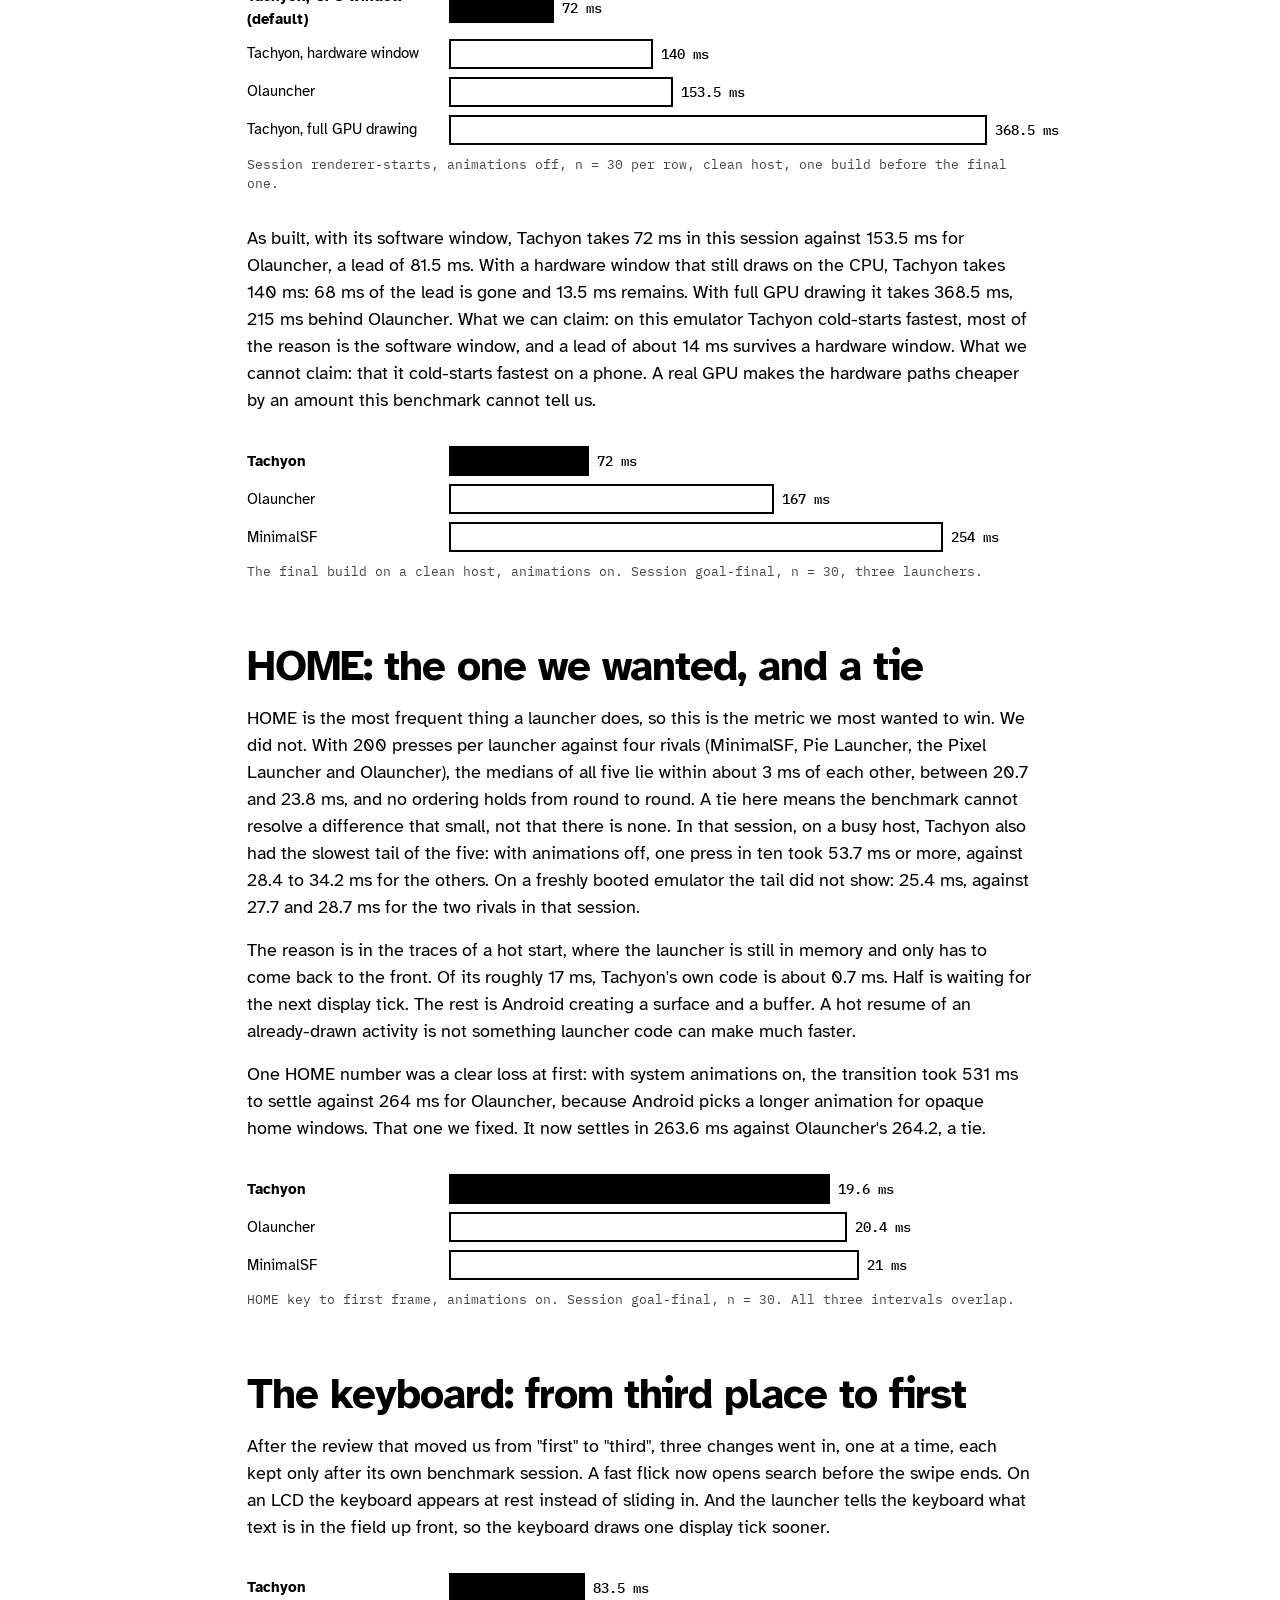
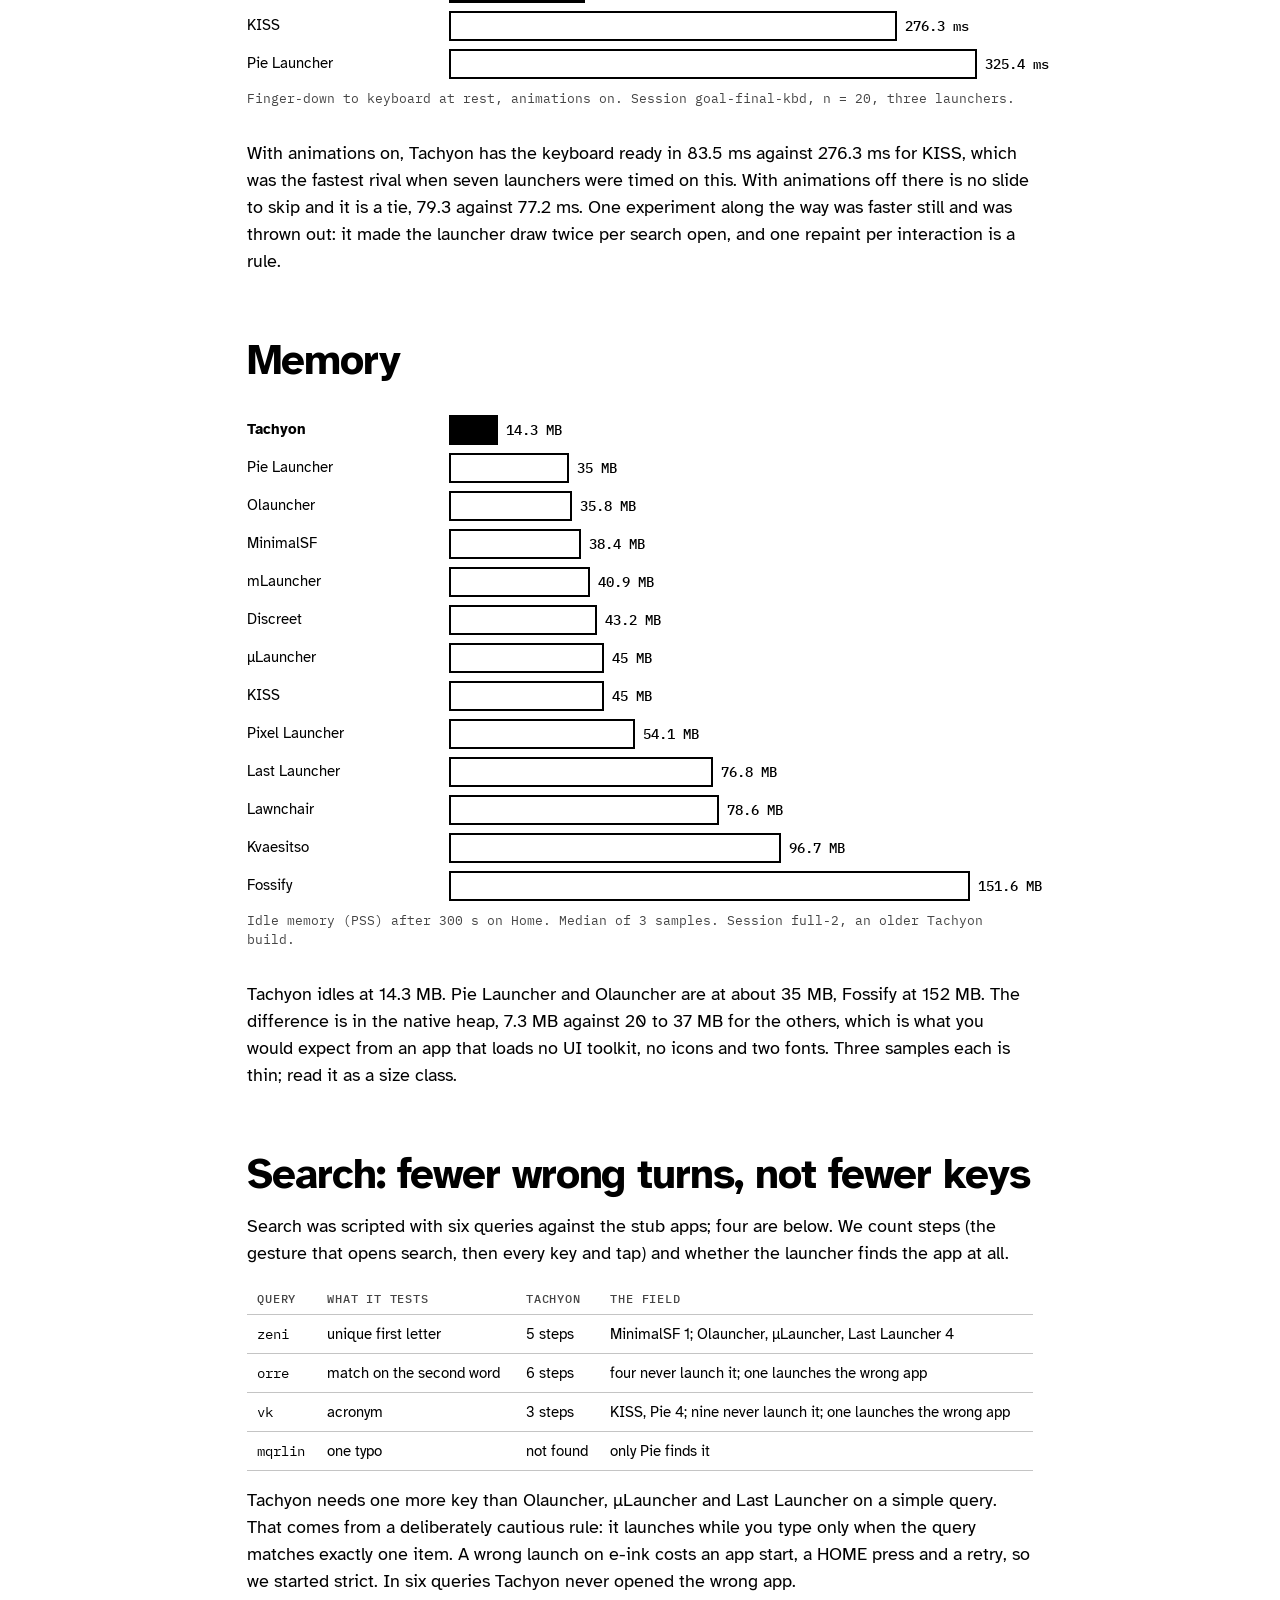
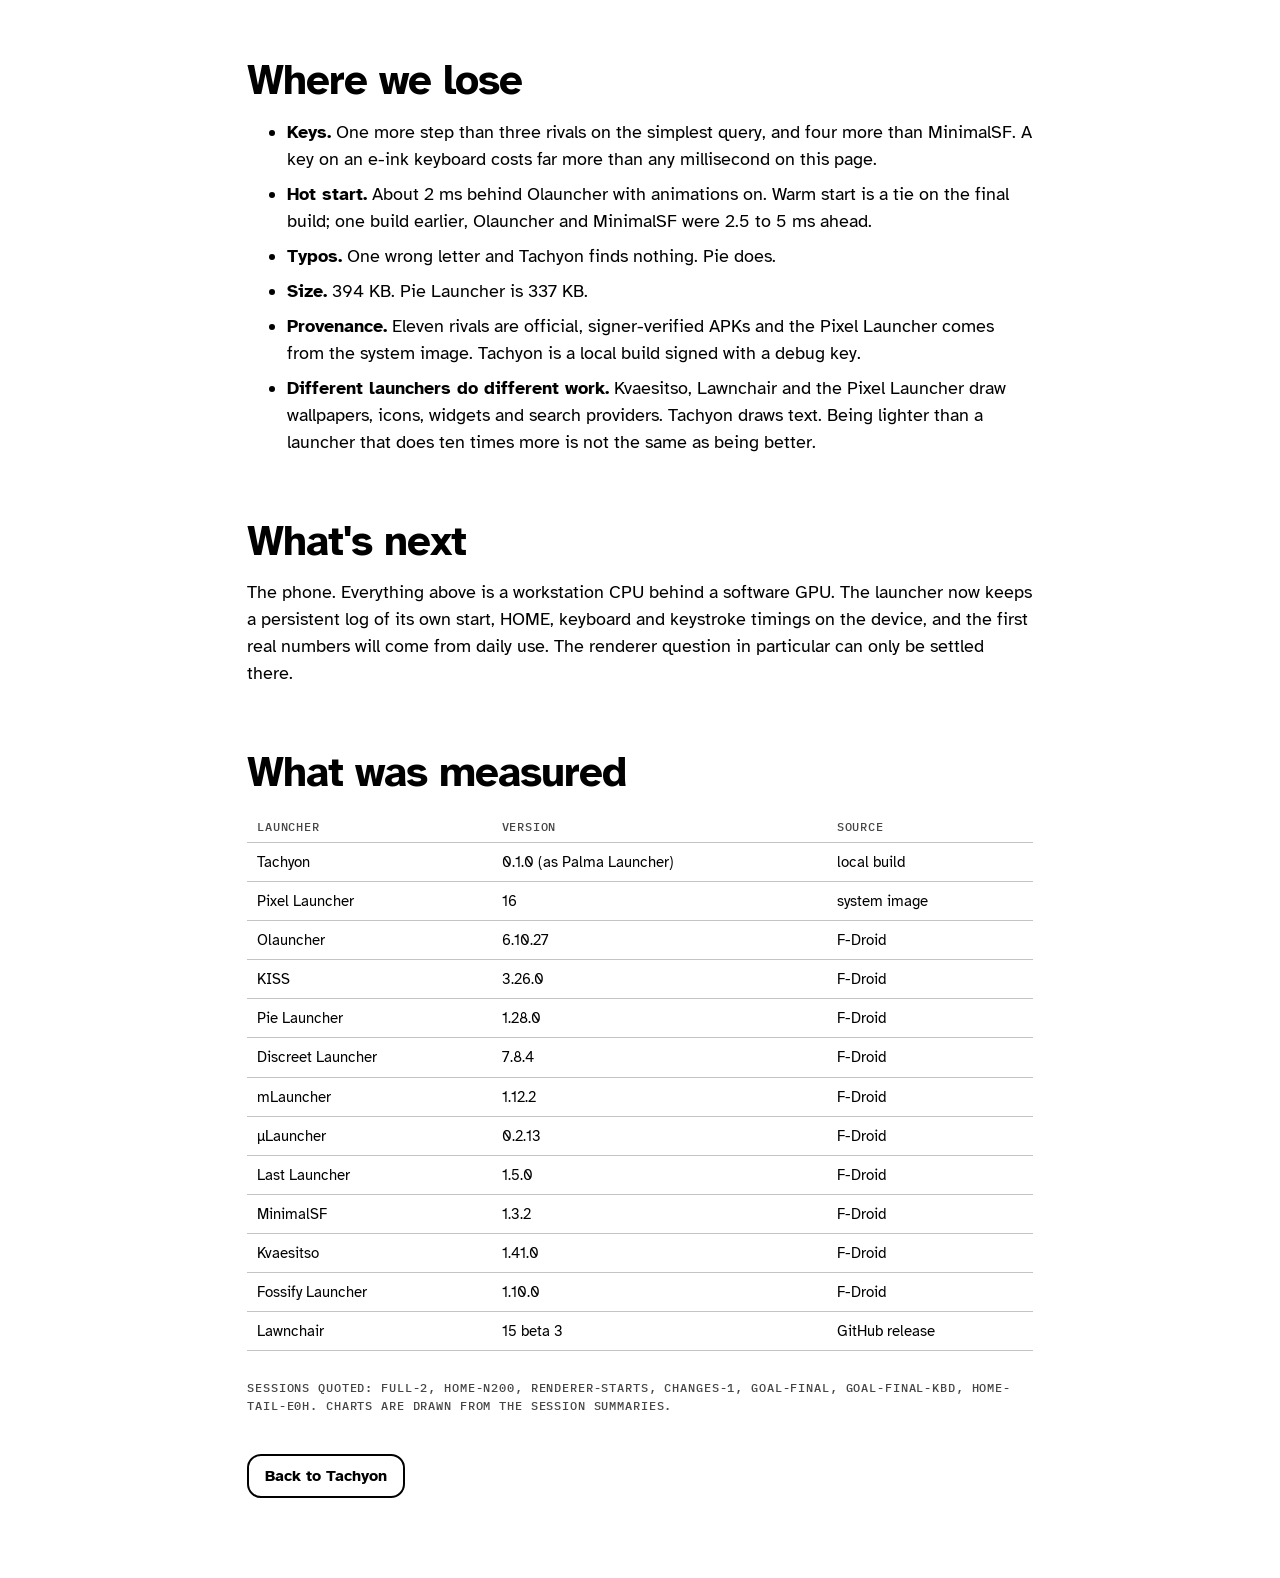
==== commit cc233bf1: "Add the user guide Co-Authored-By: Claude Fable 5.2 <noreply@anthropic.com>" ====
--- a/blog.html
+++ b/blog.html
@@ -14,6 +14,7 @@
   <a class="mono hide-s" href="index.html#speed">Speed</a>
   <a class="mono hide-s" href="index.html#score">Scorecard</a>
   <a class="mono hide-s" href="index.html#roadmap">Roadmap</a>
+  <a class="mono hide-s" href="guide.html">Guide</a>
   <a class="mono" href="blog.html" aria-current="page">Blog</a>
   <button class="btn sm" id="invert" type="button" aria-pressed="false">Invert</button>
 </nav>
--- a/site.css
+++ b/site.css
@@ -304,6 +304,11 @@
 .art th,.art td{text-align:left;padding:8px 10px;border-bottom:1px solid var(--div);vertical-align:top}
 .art th{font:500 .72rem var(--mono);letter-spacing:.07em;text-transform:uppercase;color:var(--sec)}
 .art .call{border:2px solid var(--ink);border-radius:14px;padding:18px 20px;margin-top:24px}
+.art pre{font:400 .84rem/1.55 var(--mono);border:1px solid var(--div);border-radius:10px;padding:14px 16px;margin-top:16px;overflow-x:auto;white-space:pre}
+.art pre code{font:inherit}
+.art h2[id],.art h3[id]{scroll-margin-top:84px}
+.art .toc{list-style:none;padding:0;margin-top:32px;columns:2;column-gap:32px;border-top:1px solid var(--div);border-bottom:1px solid var(--div);padding:14px 0}
+.art .toc li{margin:0 0 6px;break-inside:avoid}
 .verdicts{list-style:none;padding:0}
 .verdicts li{display:grid;grid-template-columns:5.5em 1fr;gap:12px;padding:12px 0;border-top:1px solid var(--div)}
 .verdicts .st{font:500 .74rem var(--mono);letter-spacing:.07em;text-transform:uppercase;padding-top:.3em}
